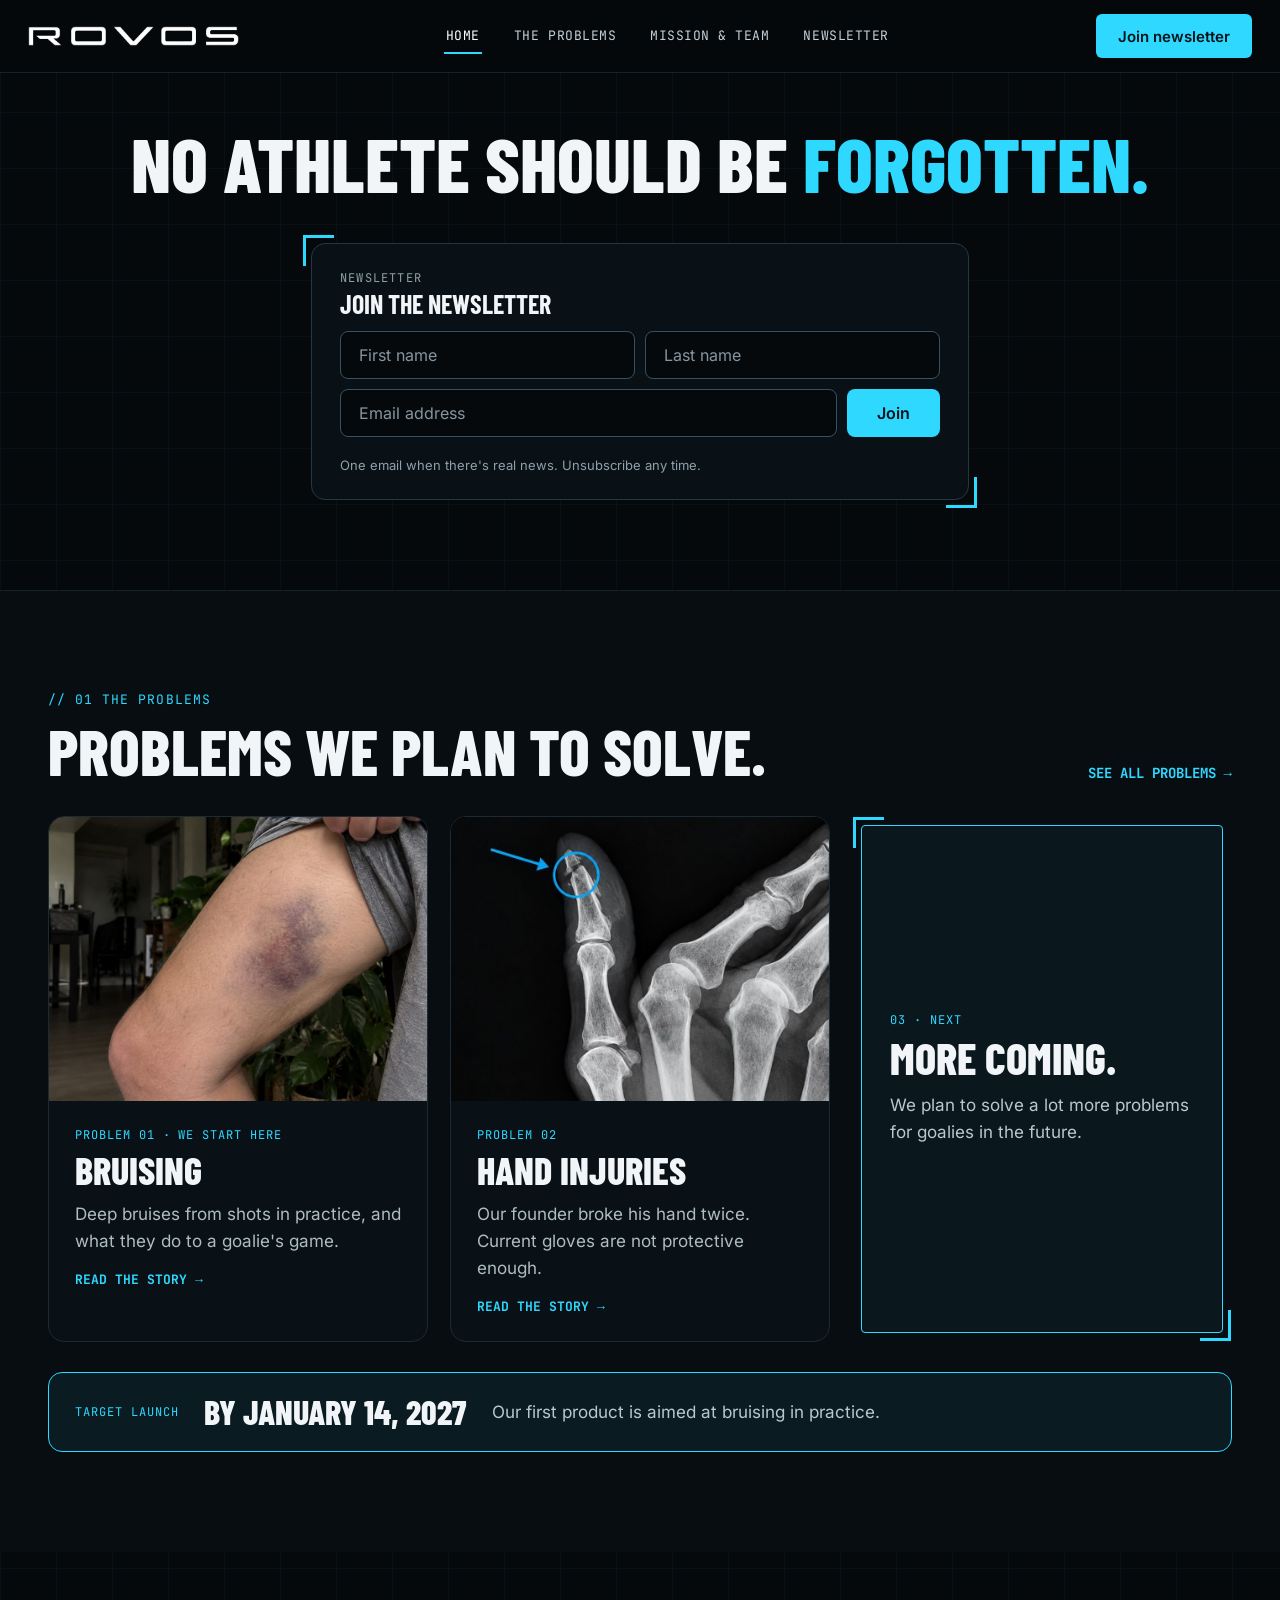
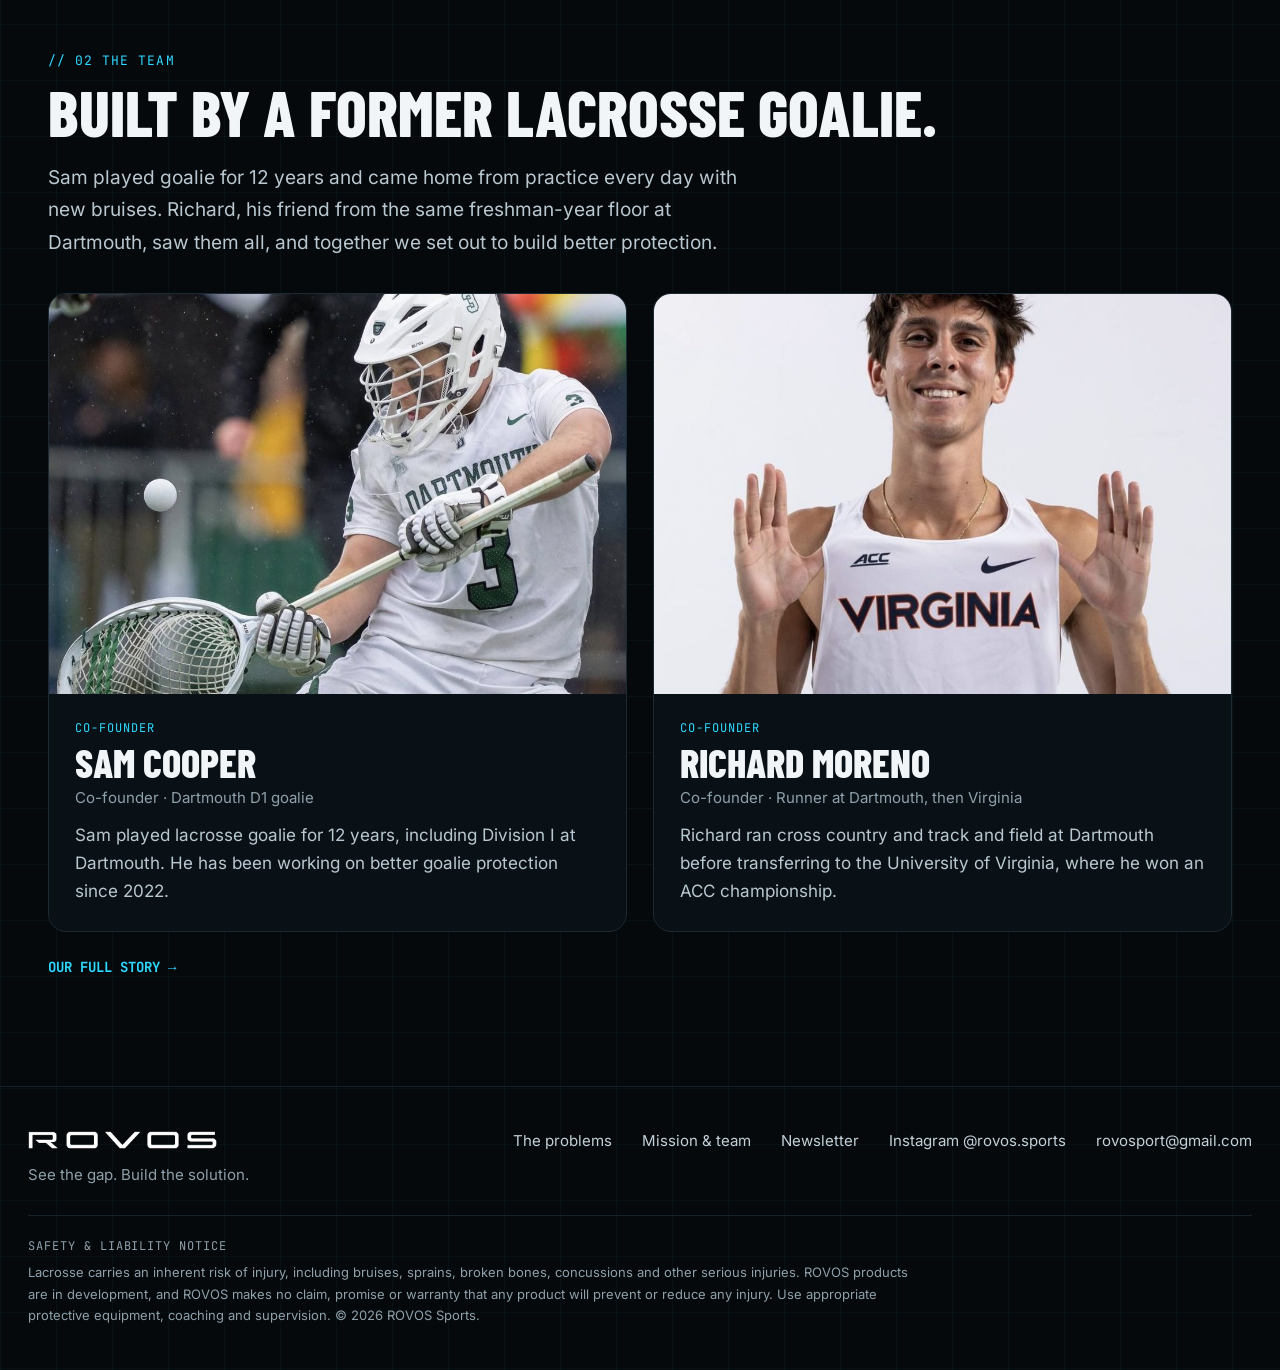
==== index.html @ 62628726 "Home: smaller headline and compact signup so both fit on the first screen" ====
<!doctype html>
<html lang="en">
<head>
<meta charset="utf-8">
<meta name="viewport" content="width=device-width,initial-scale=1">
<title>ROVOS | Protecting lacrosse goalies</title>
<meta name="description" content="ROVOS is building advanced protective gear for lacrosse goalies. No athlete should be forgotten. Join the newsletter for research and first looks.">
<meta name="theme-color" content="#06090c">
<meta property="og:type" content="website">
<meta property="og:site_name" content="ROVOS">
<meta property="og:title" content="ROVOS | Protecting lacrosse goalies">
<meta property="og:description" content="ROVOS is building advanced protective gear for lacrosse goalies. No athlete should be forgotten. Join the newsletter for research and first looks.">
<meta property="og:image" content="https://rovos.llc/assets/img/og.jpg">
<meta name="twitter:card" content="summary_large_image">
<link rel="preload" href="/assets/fonts/barlow-condensed-latin-800-normal.woff2" as="font" type="font/woff2" crossorigin>
<link rel="stylesheet" href="/assets/fonts.css">
<link rel="icon" href="/favicon.ico" sizes="any">
<link rel="icon" type="image/png" href="/favicon.png">
<link rel="apple-touch-icon" href="/apple-touch-icon.png">

<style>
body{margin:0;background:#06090c;font-family:'Inter',system-ui,sans-serif;color:#f1f5f8}
a{color:#2fd8ff;text-decoration:none}
.nv{font-family:'JetBrains Mono',monospace;color:#c3d0d8;font-size:13px;letter-spacing:.04em;padding:8px 2px;border-bottom:2px solid transparent}
.nv:hover{color:#ffffff;border-bottom-color:#2fd8ff}
.hud{position:relative}
.hud::before,.hud::after{content:'';position:absolute;width:28px;height:28px;border:3px solid #2fd8ff;pointer-events:none;z-index:2}
.hud::before{top:-9px;left:-9px;border-right:0;border-bottom:0}
.hud::after{bottom:-9px;right:-9px;border-left:0;border-top:0}
.card{transition:border-color .15s,transform .15s}
.card:hover{border-color:#2fd8ff;transform:translateY(-2px)}
input::placeholder{color:#8696a0}
input:focus{outline:3px solid #2fd8ff;outline-offset:2px}
button:focus-visible,a:focus-visible{outline:3px solid #2fd8ff;outline-offset:3px}

@keyframes rvIn{from{opacity:0;transform:translateY(56px) scale(.97)}to{opacity:1;transform:none}}
@keyframes rvL{from{opacity:0;transform:translateX(-64px)}to{opacity:1;transform:none}}
@keyframes rvR{from{opacity:0;transform:translateX(64px)}to{opacity:1;transform:none}}
@keyframes rvZ{from{opacity:0;transform:scale(.9)}to{opacity:1;transform:none}}
@supports (animation-timeline: view()){
@media (prefers-reduced-motion:no-preference){
.rv{animation:rvIn linear backwards;animation-timeline:view();animation-range:entry 0% entry 55%}
.rvL{animation:rvL linear backwards;animation-timeline:view();animation-range:entry 0% entry 60%}
.rvR{animation:rvR linear backwards;animation-timeline:view();animation-range:entry 0% entry 60%}
.rvZ{animation:rvZ linear backwards;animation-timeline:view();animation-range:entry 0% entry 60%}
.rv:nth-child(2),.rvL:nth-child(2),.rvR:nth-child(2){animation-range:entry 6% entry 62%}
.rv:nth-child(3){animation-range:entry 12% entry 68%}
.rv:nth-child(4){animation-range:entry 18% entry 74%}
}}

html{-webkit-text-size-adjust:100%;overflow-x:clip}
body{overflow-x:clip}
img{max-width:100%}
.rv-io .rv,.rv-io .rvL,.rv-io .rvR,.rv-io .rvZ{opacity:0;transform:translateY(40px);transition:opacity .7s ease,transform .7s ease}
.rv-io .rvL{transform:translateX(-48px)}.rv-io .rvR{transform:translateX(48px)}.rv-io .rvZ{transform:scale(.94)}
.rv-io .is-in{opacity:1!important;transform:none!important}
@media (max-width:700px){
 div[style*="grid-template-columns:repeat(auto-fit"],section[style*="grid-template-columns:repeat(auto-fit"]{grid-template-columns:minmax(0,1fr)!important}
 div[style*="grid-template-columns:repeat(auto-fit,minmax(200px"]{grid-template-columns:repeat(2,minmax(0,1fr))!important}
 section[style*="padding"]{padding-left:20px!important;padding-right:20px!important}
 header>div{padding-left:20px!important;padding-right:20px!important}
 footer{padding-left:20px!important;padding-right:20px!important}
}
@media (max-width:700px){h1{font-size:clamp(44px,14.5vw,76px)!important}}
@media (max-width:520px){
 .nv{font-size:12px}
 header nav{gap:4px 18px!important}
}
</style>

<script async src="https://www.googletagmanager.com/gtag/js?id=G-G02ZZ0PW9D"></script>
<script>window.dataLayer=window.dataLayer||[];function gtag(){dataLayer.push(arguments);}gtag('js',new Date());gtag('config','G-G02ZZ0PW9D');</script>
</head>
<body>



<div style="background:#06090c;color:#f1f5f8;font-family:'Inter',system-ui,sans-serif;overflow:clip;background-image:linear-gradient(rgba(47,216,255,.035) 1px,transparent 1px),linear-gradient(90deg,rgba(47,216,255,.035) 1px,transparent 1px);background-size:56px 56px">

<!-- HEADER -->
<header style="position:sticky;top:0;z-index:20;background:rgba(6,9,12,.94);border-bottom:1px solid #16222a">
<div style="max-width:1240px;margin:0 auto;padding:14px 28px;display:flex;flex-wrap:wrap;align-items:center;justify-content:space-between;gap:12px 28px;position:relative">
<a href="/" aria-label="ROVOS home" style="display:block"><img src="/assets/img/rovos-wordmark.png" alt="ROVOS" style="height:20px;width:auto;display:block"></a>
<nav aria-label="Main" style="display:flex;flex-wrap:wrap;align-items:center;gap:6px 30px">
<a class="nv" href="/" style="color:#ffffff;border-bottom-color:#2fd8ff">HOME</a>
<a class="nv" href="/problems/">THE PROBLEMS</a>
<a class="nv" href="/mission/">MISSION &amp; TEAM</a>
<a class="nv" href="/newsletter/">NEWSLETTER</a>
</nav>
<button type="button" data-open-join style="height:44px;padding:0 22px;border-radius:6px;border:0;background:#2fd8ff;color:#03141a;font-size:15px;font-weight:600;font-family:inherit;cursor:pointer">Join newsletter</button>
<div id="join-modal" style="display:none">
<div role="dialog" aria-modal="true" aria-label="Join the newsletter" style="position:fixed;inset:0;z-index:200;display:flex;align-items:center;justify-content:center;padding:20px;box-sizing:border-box">
<div data-close-join style="position:absolute;inset:0;background:rgba(3,6,8,.82)"></div>
<div class="hud" style="position:relative;width:520px;max-width:100%;box-sizing:border-box;background:#0a1116;border:1px solid #28414d;border-radius:16px;padding:34px;box-shadow:0 30px 80px rgba(0,0,0,.7)">
<button data-close-join aria-label="Close" style="position:absolute;top:12px;right:14px;width:40px;height:40px;border-radius:8px;border:0;background:transparent;color:#b4c2cb;font-size:26px;line-height:1;cursor:pointer">&times;</button>
<div style="font-family:'JetBrains Mono',monospace;font-size:12px;color:#8ea0aa;letter-spacing:.1em">NEWSLETTER</div>
<div style="font-family:'Barlow Condensed',sans-serif;font-weight:800;font-size:40px;text-transform:uppercase;line-height:1;margin-top:6px">Join the newsletter</div>
<div data-state="form">
<form class="js-signup" novalidate style="display:flex;flex-direction:column;gap:10px;margin-top:22px;position:relative"><div style="display:grid;grid-template-columns:repeat(2,minmax(0,1fr));gap:10px"><div><label for="h-fn" style="position:absolute;width:1px;height:1px;overflow:hidden;clip:rect(0 0 0 0)">First name</label><input id="h-fn" type="text" autocomplete="given-name" placeholder="First name" name="firstName" required maxlength="120" style="width:100%;box-sizing:border-box;height:58px;padding:0 18px;border-radius:8px;border:1px solid #365260;background:#06090c;color:#f1f5f8;font-size:18px;font-family:inherit"></div><div><label for="h-ln" style="position:absolute;width:1px;height:1px;overflow:hidden;clip:rect(0 0 0 0)">Last name</label><input id="h-ln" type="text" autocomplete="family-name" placeholder="Last name" name="lastName" required maxlength="120" style="width:100%;box-sizing:border-box;height:58px;padding:0 18px;border-radius:8px;border:1px solid #365260;background:#06090c;color:#f1f5f8;font-size:18px;font-family:inherit"></div></div><label for="h-email" style="position:absolute;width:1px;height:1px;overflow:hidden;clip:rect(0 0 0 0)">Email address</label><input id="h-email" type="email" autocomplete="email" placeholder="Email address" name="email" required maxlength="120" style="width:100%;box-sizing:border-box;height:58px;padding:0 18px;border-radius:8px;border:1px solid #365260;background:#06090c;color:#f1f5f8;font-size:18px;font-family:inherit"><button type="submit" style="height:58px;border-radius:10px;border:0;background:#2fd8ff;color:#03141a;font-size:18px;font-weight:600;font-family:inherit;cursor:pointer">Join</button><div aria-hidden="true" style="position:absolute;left:-9999px;top:auto;width:1px;height:1px;overflow:hidden"><label>Leave this empty<input type="text" name="website" tabindex="-1" autocomplete="off"></label></div><div class="js-status" role="status" aria-live="polite" style="font-size:15px;line-height:1.4;color:#ff9aa8"></div></form>
<p style="font-size:14px;color:#8ea0aa;margin:14px 0 0">One email when there's real news. Unsubscribe any time.</p>
</div>
<div data-state="done" style="display:none">
<div style="margin-top:22px;min-height:58px;display:flex;align-items:center;padding:0 18px;border-radius:10px;border:1px solid #1f6a80;background:rgba(47,216,255,.1);color:#dcf6ff;font-size:17px">You're on the list. We'll keep you posted.</div>
</div>
</div>
</div>
</div>
</div>
</header>

<!-- HERO: mission only -->
<section style="max-width:1240px;margin:0 auto;padding:clamp(28px,6vh,64px) 28px 0;box-sizing:border-box;text-align:center">
<h1 class="rvZ" style="font-family:'Barlow Condensed',sans-serif;font-weight:800;font-size:clamp(34px,min(6vw,10.5vh),84px);line-height:.92;text-transform:uppercase;margin:0">No athlete should be <span style="color:#2fd8ff">forgotten.</span></h1>
</section>

<!-- NEWSLETTER -->
<section style="max-width:1240px;margin:0 auto;padding:clamp(26px,5vh,48px) 28px 90px;box-sizing:border-box">
<div class="hud rv" style="max-width:600px;margin:0 auto;border:1px solid #243844;background:#0a1116;border-radius:14px;padding:clamp(18px,3vh,26px) clamp(18px,3vw,28px)">
<div style="font-family:'JetBrains Mono',monospace;font-size:12px;color:#8ea0aa;letter-spacing:.1em">NEWSLETTER</div>
<div style="font-family:'Barlow Condensed',sans-serif;font-weight:700;font-size:26px;text-transform:uppercase;margin-top:2px">Join the newsletter</div>
<div data-state="form">
<form class="js-signup" novalidate style="display:flex;flex-direction:column;gap:10px;flex:1 1 380px;max-width:900px;width:100%;margin-top:12px;position:relative"><div style="display:grid;grid-template-columns:repeat(2,minmax(0,1fr));gap:10px"><div><label for="m-fn" style="position:absolute;width:1px;height:1px;overflow:hidden;clip:rect(0 0 0 0)">First name</label><input id="m-fn" type="text" autocomplete="given-name" placeholder="First name" name="firstName" required maxlength="120" style="width:100%;box-sizing:border-box;height:48px;padding:0 18px;border-radius:8px;border:1px solid #365260;background:#06090c;color:#f1f5f8;font-size:16px;font-family:inherit"></div><div><label for="m-ln" style="position:absolute;width:1px;height:1px;overflow:hidden;clip:rect(0 0 0 0)">Last name</label><input id="m-ln" type="text" autocomplete="family-name" placeholder="Last name" name="lastName" required maxlength="120" style="width:100%;box-sizing:border-box;height:48px;padding:0 18px;border-radius:8px;border:1px solid #365260;background:#06090c;color:#f1f5f8;font-size:16px;font-family:inherit"></div></div><div style="display:flex;flex-wrap:wrap;gap:10px"><label for="m-email" style="position:absolute;width:1px;height:1px;overflow:hidden;clip:rect(0 0 0 0)">Email address</label><input id="m-email" type="email" autocomplete="email" placeholder="Email address" name="email" required maxlength="120" style="flex:1 1 220px;min-width:0;box-sizing:border-box;height:48px;padding:0 18px;border-radius:8px;border:1px solid #365260;background:#06090c;color:#f1f5f8;font-size:16px;font-family:inherit"><button type="submit" style="height:48px;padding:0 30px;border-radius:8px;border:0;background:#2fd8ff;color:#03141a;font-size:16px;font-weight:600;font-family:inherit;cursor:pointer">Join</button></div><div aria-hidden="true" style="position:absolute;left:-9999px;top:auto;width:1px;height:1px;overflow:hidden"><label>Leave this empty<input type="text" name="website" tabindex="-1" autocomplete="off"></label></div><div class="js-status" role="status" aria-live="polite" style="font-size:15px;line-height:1.4;color:#ff9aa8"></div></form>
</div>
<div data-state="done" style="display:none">
<div style="margin-top:16px;min-height:48px;display:flex;align-items:center;padding:0 18px;border-radius:10px;border:1px solid #1f6a80;background:rgba(47,216,255,.1);color:#dcf6ff;font-size:16px">You're on the list. We'll keep you posted.</div>
</div>
<p style="font-size:13px;color:#8ea0aa;margin:10px 0 0">One email when there's real news. Unsubscribe any time.</p>
</div>
</section>

<!-- PROBLEMS WE PLAN TO SOLVE -->
<section style="border-top:1px solid #16222a;background:#080d11">
<div style="max-width:1240px;margin:0 auto;padding:100px 28px;box-sizing:border-box">
<div style="display:flex;flex-wrap:wrap;justify-content:space-between;align-items:end;gap:20px;margin-bottom:34px">
<div style="max-width:760px">
<div style="font-family:'JetBrains Mono',monospace;font-size:13px;color:#2fd8ff;letter-spacing:.08em">// 01 THE PROBLEMS</div>
<h2 class="rv" style="font-family:'Barlow Condensed',sans-serif;font-weight:800;font-size:clamp(40px,5vw,66px);line-height:.98;text-transform:uppercase;margin:12px 0 0">Problems we plan to solve.</h2>
</div>
<a href="/problems/" style="font-family:'JetBrains Mono',monospace;font-size:14px;font-weight:700">SEE ALL PROBLEMS &rarr;</a>
</div>
<div style="display:grid;grid-template-columns:repeat(auto-fit,minmax(300px,1fr));gap:22px">
<a class="card rv" href="/problems/bruising/" style="display:block;color:#f1f5f8;background:#0a1116;border:1px solid #1b2a33;border-radius:16px;overflow:hidden">
<div style="position:relative;aspect-ratio:4/3;background:#000"><img src="/assets/img/bruise.jpg" alt="Bruise on a goalie's thigh" style="width:100%;height:100%;object-fit:cover;object-position:50% 58%;display:block"></div>
<div style="padding:26px"><div style="font-family:'JetBrains Mono',monospace;font-size:12px;color:#2fd8ff;letter-spacing:.08em">PROBLEM 01 &middot; WE START HERE</div><div style="font-family:'Barlow Condensed',sans-serif;font-weight:800;font-size:38px;text-transform:uppercase;margin-top:8px;line-height:1">Bruising</div><p style="font-size:17px;line-height:1.6;color:#aebcc5;margin:12px 0 0">Deep bruises from shots in practice, and what they do to a goalie's game.</p><div style="font-family:'JetBrains Mono',monospace;font-size:13px;font-weight:700;color:#2fd8ff;margin-top:16px">READ THE STORY &rarr;</div></div></a>
<a class="card rv" href="/problems/hand-injuries/" style="display:block;color:#f1f5f8;background:#0a1116;border:1px solid #1b2a33;border-radius:16px;overflow:hidden">
<div style="position:relative;aspect-ratio:4/3;background:#000"><img src="/assets/img/xray.jpg" alt="X-ray of a fractured thumb" style="width:100%;height:100%;object-fit:cover;object-position:50% 20%;display:block"></div>
<div style="padding:26px"><div style="font-family:'JetBrains Mono',monospace;font-size:12px;color:#2fd8ff;letter-spacing:.08em">PROBLEM 02</div><div style="font-family:'Barlow Condensed',sans-serif;font-weight:800;font-size:38px;text-transform:uppercase;margin-top:8px;line-height:1">Hand injuries</div><p style="font-size:17px;line-height:1.6;color:#aebcc5;margin:12px 0 0">Our founder broke his hand twice. Current gloves are not protective enough.</p><div style="font-family:'JetBrains Mono',monospace;font-size:13px;font-weight:700;color:#2fd8ff;margin-top:16px">READ THE STORY &rarr;</div></div></a>
<div class="rv hud" style="margin:9px;border:1px solid #2fd8ff;background:rgba(47,216,255,.05);border-radius:4px;padding:28px;display:flex;flex-direction:column;justify-content:center;min-height:240px"><div style="font-family:'JetBrains Mono',monospace;font-size:12px;color:#2fd8ff;letter-spacing:.08em">03 &middot; NEXT</div><div style="font-family:'Barlow Condensed',sans-serif;font-weight:800;font-size:44px;text-transform:uppercase;margin-top:8px;line-height:1">More coming.</div><p style="font-size:17px;line-height:1.6;color:#b9c8d0;margin:12px 0 0">We plan to solve a lot more problems for goalies in the future.</p></div>
</div>
<div class="rv" style="margin-top:30px;border:1px solid #2fd8ff;background:rgba(47,216,255,.07);border-radius:14px;padding:22px 26px;display:flex;flex-wrap:wrap;align-items:center;gap:10px 26px">
<div style="font-family:'JetBrains Mono',monospace;font-size:12px;letter-spacing:.08em;color:#2fd8ff">TARGET LAUNCH</div>
<div style="font-family:'Barlow Condensed',sans-serif;font-weight:800;font-size:34px;text-transform:uppercase;line-height:1">By January 14, 2027</div>
<div style="font-size:17px;line-height:1.55;color:#b9c8d0;flex:1 1 300px">Our first product is aimed at bruising in practice.</div>
</div>
</div>
</section>

<!-- BUILT BY TWO FRIENDS -->
<section style="max-width:1240px;margin:0 auto;padding:100px 28px 110px;box-sizing:border-box">
<div style="font-family:'JetBrains Mono',monospace;font-size:13px;color:#2fd8ff;letter-spacing:.08em">// 02 THE TEAM</div>
<h2 class="rv" style="font-family:'Barlow Condensed',sans-serif;font-weight:800;font-size:clamp(40px,5vw,66px);line-height:.98;text-transform:uppercase;margin:12px 0 0">Built by a former lacrosse goalie.</h2>
<p class="rv" style="font-size:19px;line-height:1.7;color:#b9c8d0;margin:18px 0 0;max-width:720px">Sam played goalie for 12 years and came home from practice every day with new bruises. Richard, his friend from the same freshman-year floor at Dartmouth, saw them all, and together we set out to build better protection.</p>
<div style="display:grid;grid-template-columns:repeat(auto-fit,minmax(340px,1fr));gap:26px;margin-top:34px">
<div class="rvL" style="border:1px solid #1b2a33;background:#0a1116;border-radius:18px;overflow:hidden">
<img src="/assets/img/sam-cooper.jpg" alt="Sam Cooper making a save for Dartmouth" style="width:100%;height:400px;object-fit:cover;object-position:50% 25%;display:block">
<div style="padding:26px"><div style="font-family:'JetBrains Mono',monospace;font-size:12px;color:#2fd8ff;letter-spacing:.08em">CO-FOUNDER</div><div style="font-family:'Barlow Condensed',sans-serif;font-weight:800;font-size:40px;text-transform:uppercase;margin-top:6px;line-height:1">Sam Cooper</div><div style="font-size:15px;color:#8ea0aa;margin-top:6px">Co-founder &middot; Dartmouth D1 goalie</div><p style="font-size:17px;line-height:1.65;color:#b9c8d0;margin:14px 0 0">Sam played lacrosse goalie for 12 years, including Division I at Dartmouth. He has been working on better goalie protection since 2022.</p></div></div>
<div class="rvR" style="border:1px solid #1b2a33;background:#0a1116;border-radius:18px;overflow:hidden">
<img src="/assets/img/richard-moreno.jpg" alt="Richard Moreno in his Virginia uniform" style="width:100%;height:400px;object-fit:cover;object-position:50% 20%;display:block">
<div style="padding:26px"><div style="font-family:'JetBrains Mono',monospace;font-size:12px;color:#2fd8ff;letter-spacing:.08em">CO-FOUNDER</div><div style="font-family:'Barlow Condensed',sans-serif;font-weight:800;font-size:40px;text-transform:uppercase;margin-top:6px;line-height:1">Richard Moreno</div><div style="font-size:15px;color:#8ea0aa;margin-top:6px">Co-founder &middot; Runner at Dartmouth, then Virginia</div><p style="font-size:17px;line-height:1.65;color:#b9c8d0;margin:14px 0 0">Richard ran cross country and track and field at Dartmouth before transferring to the University of Virginia, where he won an ACC championship.</p></div></div>
</div>
<a href="/mission/" style="display:inline-block;margin-top:26px;font-family:'JetBrains Mono',monospace;font-size:14px;font-weight:700">OUR FULL STORY &rarr;</a>
</section>

<!-- FOOTER -->
<footer style="border-top:1px solid #16222a;padding:44px 28px">
<div style="max-width:1240px;margin:0 auto;display:flex;flex-wrap:wrap;justify-content:space-between;gap:28px">
<div style="max-width:340px"><img src="/assets/img/rovos-wordmark.png" alt="ROVOS" style="height:18px;width:auto;display:block"><p style="font-size:15px;line-height:1.6;color:#8ea0aa;margin:14px 0 0">See the gap. Build the solution.</p></div>
<nav aria-label="Footer" style="display:flex;flex-wrap:wrap;gap:12px 30px;font-size:15px"><a href="/problems/" style="color:#c3d0d8">The problems</a><a href="/mission/" style="color:#c3d0d8">Mission &amp; team</a><a href="/newsletter/" style="color:#c3d0d8">Newsletter</a><a href="https://www.instagram.com/rovos.sports/" style="color:#c3d0d8">Instagram @rovos.sports</a><a href="mailto:rovosport@gmail.com" style="color:#c3d0d8">rovosport@gmail.com</a></nav>
</div>
<div style="max-width:1240px;margin:28px auto 0;border-top:1px solid #16222a;padding-top:22px">
<div style="font-family:'JetBrains Mono',monospace;font-size:12px;letter-spacing:.08em;color:#8ea0aa">SAFETY &amp; LIABILITY NOTICE</div>
<p style="font-size:13px;line-height:1.65;color:#8ea0aa;margin:8px 0 0;max-width:900px">Lacrosse carries an inherent risk of injury, including bruises, sprains, broken bones, concussions and other serious injuries. ROVOS products are in development, and ROVOS makes no claim, promise or warranty that any product will prevent or reduce any injury. Use appropriate protective equipment, coaching and supervision. &copy; 2026 ROVOS Sports.</p>
</div>
</footer>

</div>



<script src="/assets/site.js" defer></script>
</body>
</html>
---- assets/fonts.css ----
@font-face{font-family:'Barlow Condensed';font-style:normal;font-weight:600;font-display:swap;src:url(/assets/fonts/barlow-condensed-latin-600-normal.woff2) format('woff2')}
@font-face{font-family:'Barlow Condensed';font-style:normal;font-weight:700;font-display:swap;src:url(/assets/fonts/barlow-condensed-latin-700-normal.woff2) format('woff2')}
@font-face{font-family:'Barlow Condensed';font-style:normal;font-weight:800;font-display:swap;src:url(/assets/fonts/barlow-condensed-latin-800-normal.woff2) format('woff2')}
@font-face{font-family:'Inter';font-style:normal;font-weight:400;font-display:swap;src:url(/assets/fonts/inter-latin-400-normal.woff2) format('woff2')}
@font-face{font-family:'Inter';font-style:normal;font-weight:500;font-display:swap;src:url(/assets/fonts/inter-latin-500-normal.woff2) format('woff2')}
@font-face{font-family:'Inter';font-style:normal;font-weight:600;font-display:swap;src:url(/assets/fonts/inter-latin-600-normal.woff2) format('woff2')}
@font-face{font-family:'JetBrains Mono';font-style:normal;font-weight:400;font-display:swap;src:url(/assets/fonts/jetbrains-mono-latin-400-normal.woff2) format('woff2')}
@font-face{font-family:'JetBrains Mono';font-style:normal;font-weight:500;font-display:swap;src:url(/assets/fonts/jetbrains-mono-latin-500-normal.woff2) format('woff2')}
@font-face{font-family:'JetBrains Mono';font-style:normal;font-weight:700;font-display:swap;src:url(/assets/fonts/jetbrains-mono-latin-700-normal.woff2) format('woff2')}
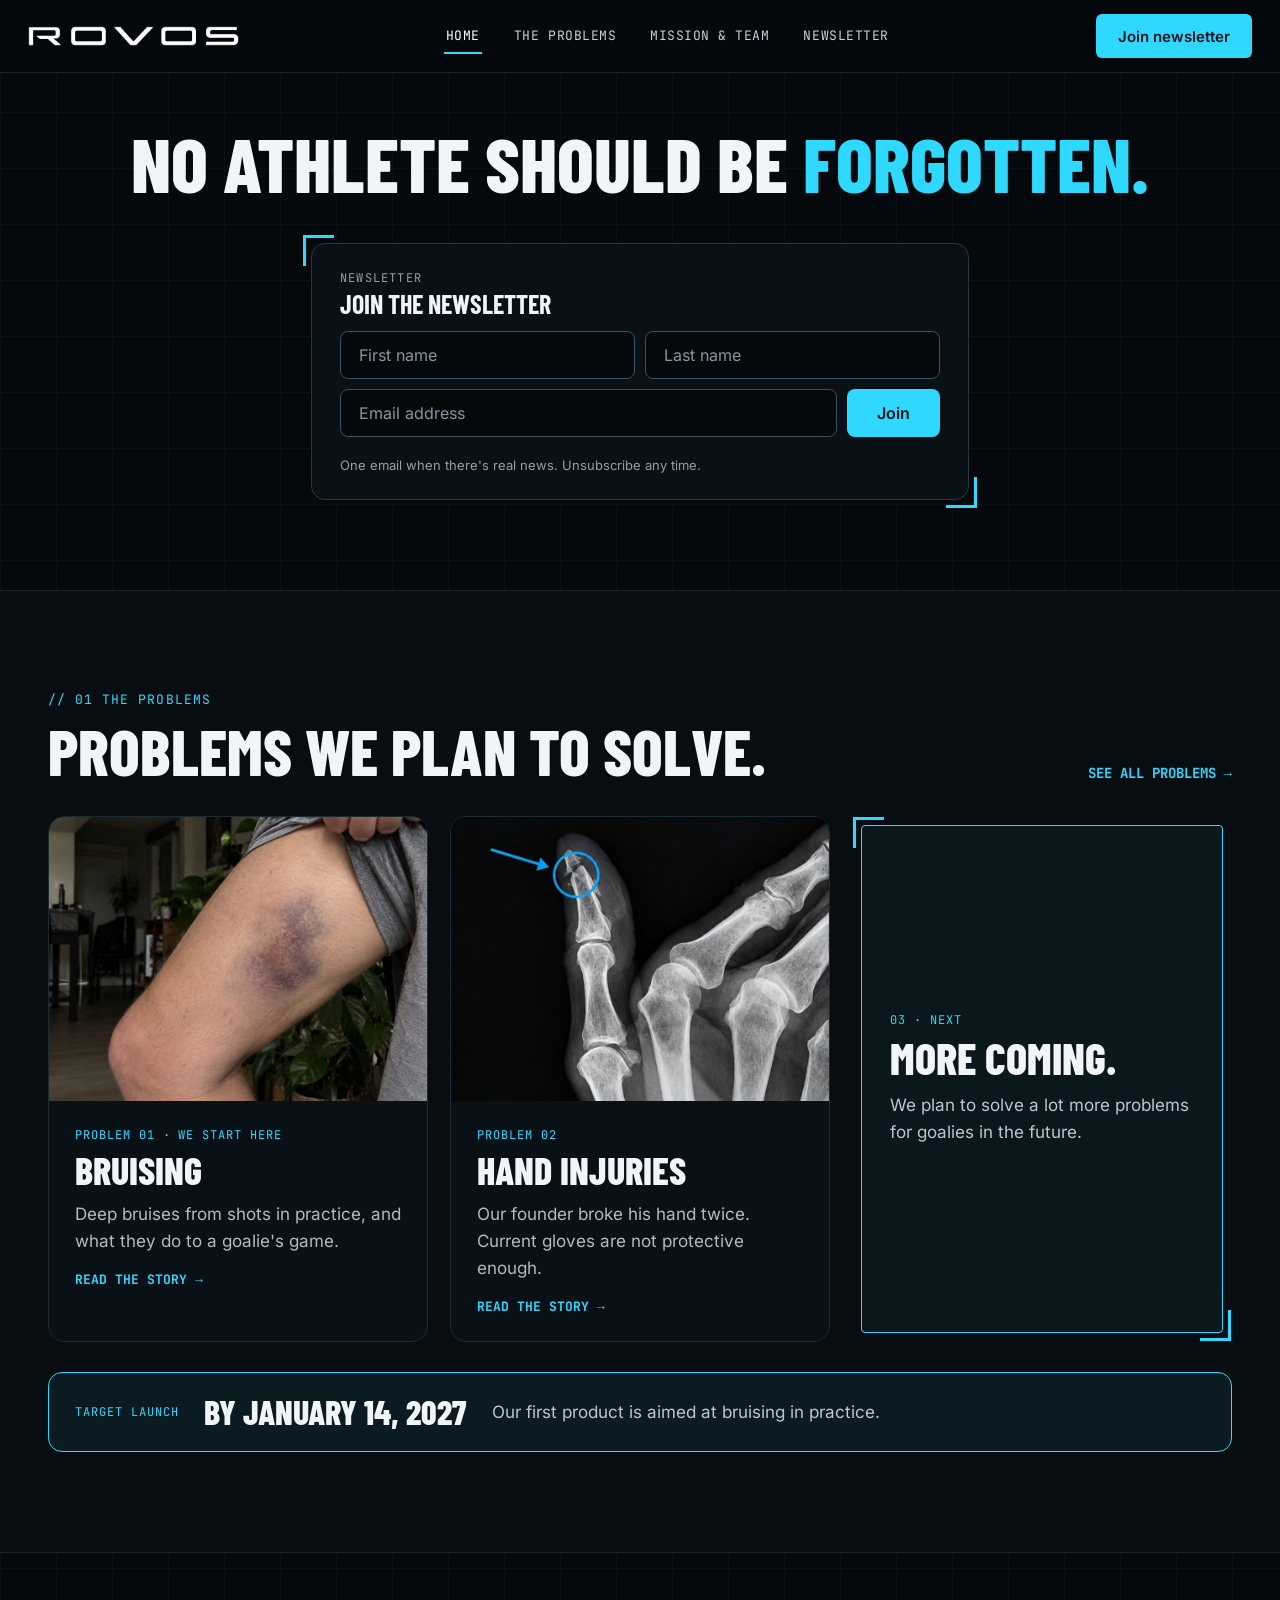
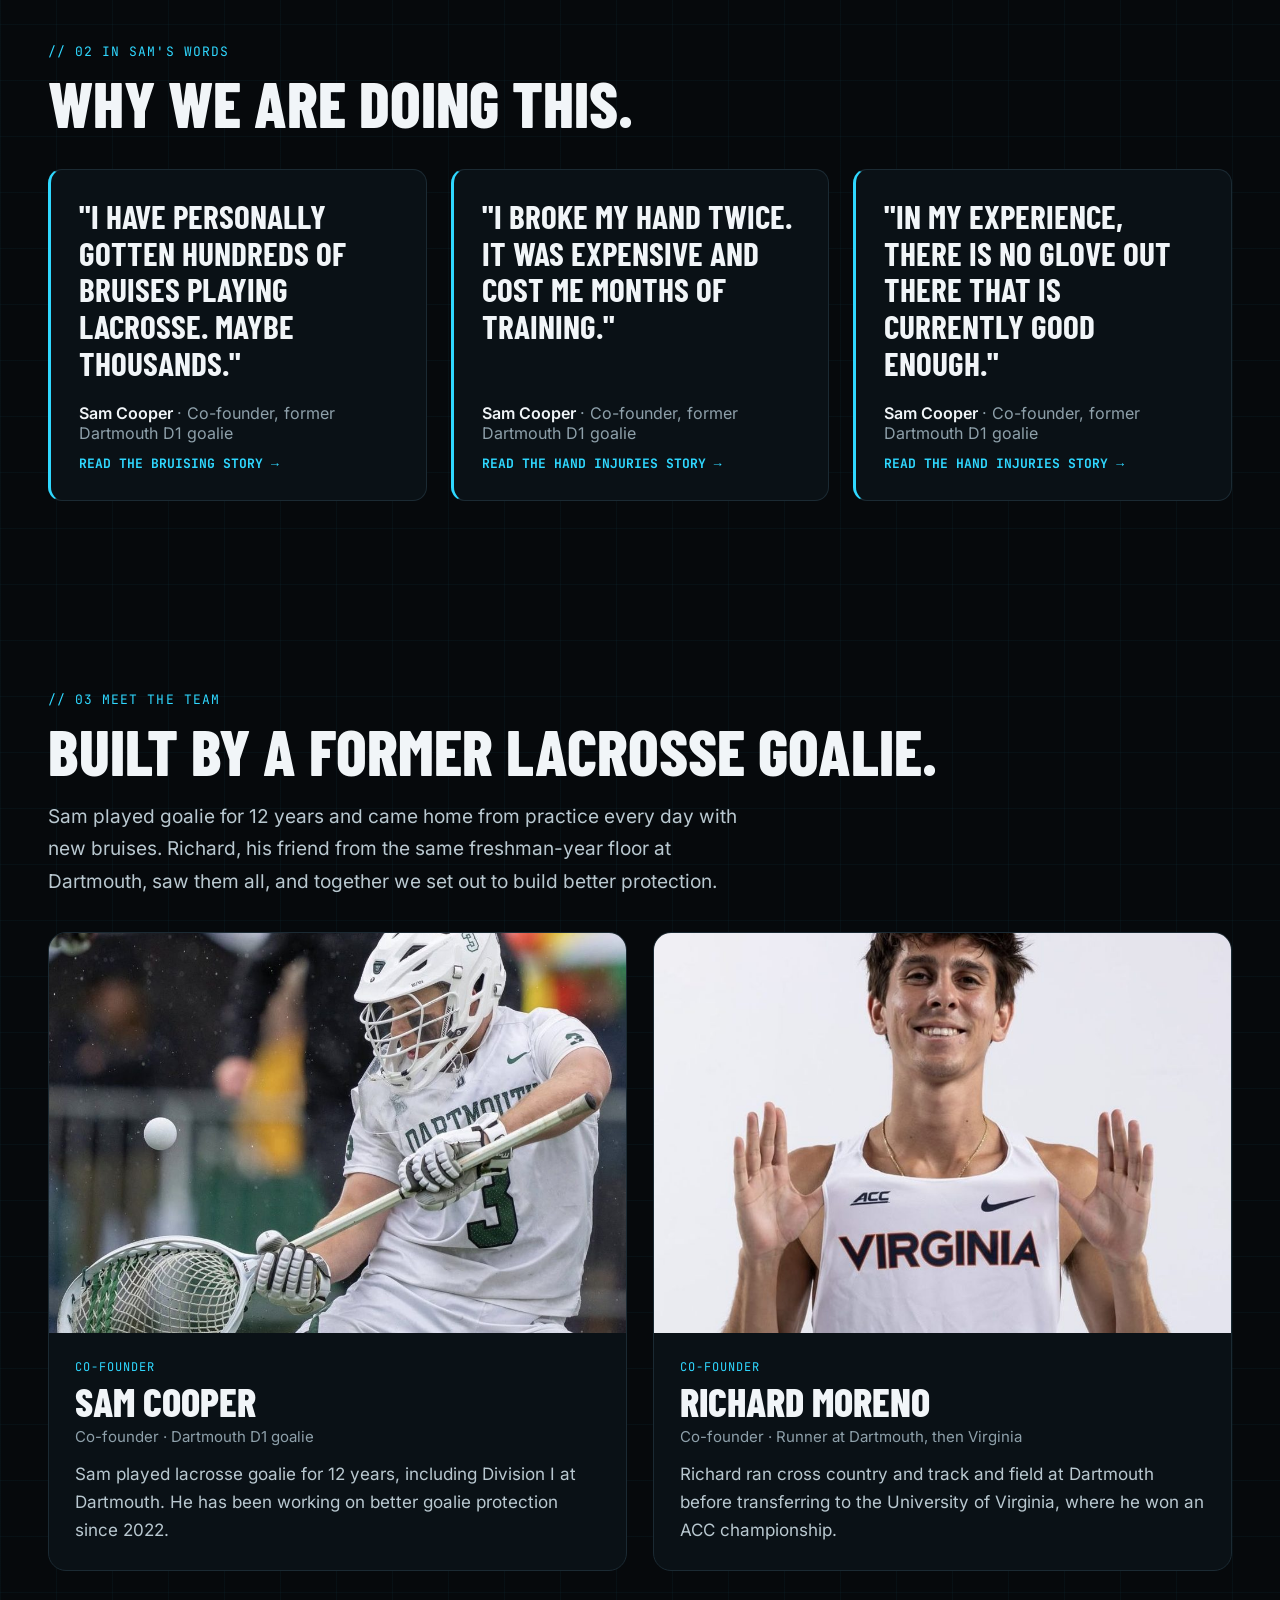
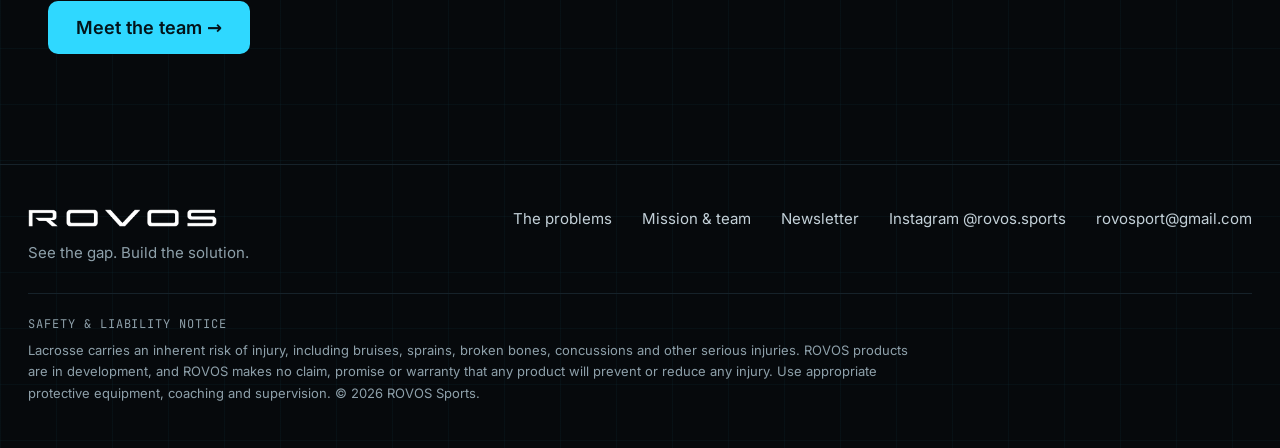
==== commit b3fd2f02: "Home: add Sam's quotes and a Meet the team button" ====
--- a/index.html
+++ b/index.html
@@ -155,9 +155,28 @@
 </div>
 </section>
 
+<!-- SAM'S QUOTES -->
+<section style="border-top:1px solid #16222a">
+<div style="max-width:1240px;margin:0 auto;padding:90px 28px;box-sizing:border-box">
+<div style="font-family:'JetBrains Mono',monospace;font-size:13px;color:#2fd8ff;letter-spacing:.08em">// 02 IN SAM'S WORDS</div>
+<h2 class="rv" style="font-family:'Barlow Condensed',sans-serif;font-weight:800;font-size:clamp(40px,5vw,66px);line-height:.98;text-transform:uppercase;margin:12px 0 0">Why we are doing this.</h2>
+<div style="display:grid;grid-template-columns:repeat(auto-fit,minmax(300px,1fr));gap:24px;margin-top:34px">
+<a class="card rv" href="/problems/bruising/" style="display:flex;flex-direction:column;justify-content:space-between;color:#f1f5f8;background:#0a1116;border:1px solid #1b2a33;border-left:3px solid #2fd8ff;border-radius:14px;padding:28px">
+<p style="font-family:'Barlow Condensed',sans-serif;font-weight:700;font-size:clamp(26px,2.6vw,34px);line-height:1.1;text-transform:uppercase;margin:0">"I have personally gotten hundreds of bruises playing lacrosse. Maybe thousands."</p>
+<div style="margin-top:22px"><div style="font-weight:600">Sam Cooper <span style="color:#8ea0aa;font-weight:400">&middot; Co-founder, former Dartmouth D1 goalie</span></div><div style="font-family:'JetBrains Mono',monospace;font-size:13px;font-weight:700;color:#2fd8ff;margin-top:12px">READ THE BRUISING STORY &rarr;</div></div></a>
+<a class="card rv" href="/problems/hand-injuries/" style="display:flex;flex-direction:column;justify-content:space-between;color:#f1f5f8;background:#0a1116;border:1px solid #1b2a33;border-left:3px solid #2fd8ff;border-radius:14px;padding:28px">
+<p style="font-family:'Barlow Condensed',sans-serif;font-weight:700;font-size:clamp(26px,2.6vw,34px);line-height:1.1;text-transform:uppercase;margin:0">"I broke my hand twice. It was expensive and cost me months of training."</p>
+<div style="margin-top:22px"><div style="font-weight:600">Sam Cooper <span style="color:#8ea0aa;font-weight:400">&middot; Co-founder, former Dartmouth D1 goalie</span></div><div style="font-family:'JetBrains Mono',monospace;font-size:13px;font-weight:700;color:#2fd8ff;margin-top:12px">READ THE HAND INJURIES STORY &rarr;</div></div></a>
+<a class="card rv" href="/problems/hand-injuries/" style="display:flex;flex-direction:column;justify-content:space-between;color:#f1f5f8;background:#0a1116;border:1px solid #1b2a33;border-left:3px solid #2fd8ff;border-radius:14px;padding:28px">
+<p style="font-family:'Barlow Condensed',sans-serif;font-weight:700;font-size:clamp(26px,2.6vw,34px);line-height:1.1;text-transform:uppercase;margin:0">"In my experience, there is no glove out there that is currently good enough."</p>
+<div style="margin-top:22px"><div style="font-weight:600">Sam Cooper <span style="color:#8ea0aa;font-weight:400">&middot; Co-founder, former Dartmouth D1 goalie</span></div><div style="font-family:'JetBrains Mono',monospace;font-size:13px;font-weight:700;color:#2fd8ff;margin-top:12px">READ THE HAND INJURIES STORY &rarr;</div></div></a>
+</div>
+</div>
+</section>
+
 <!-- BUILT BY TWO FRIENDS -->
 <section style="max-width:1240px;margin:0 auto;padding:100px 28px 110px;box-sizing:border-box">
-<div style="font-family:'JetBrains Mono',monospace;font-size:13px;color:#2fd8ff;letter-spacing:.08em">// 02 THE TEAM</div>
+<div style="font-family:'JetBrains Mono',monospace;font-size:13px;color:#2fd8ff;letter-spacing:.08em">// 03 MEET THE TEAM</div>
 <h2 class="rv" style="font-family:'Barlow Condensed',sans-serif;font-weight:800;font-size:clamp(40px,5vw,66px);line-height:.98;text-transform:uppercase;margin:12px 0 0">Built by a former lacrosse goalie.</h2>
 <p class="rv" style="font-size:19px;line-height:1.7;color:#b9c8d0;margin:18px 0 0;max-width:720px">Sam played goalie for 12 years and came home from practice every day with new bruises. Richard, his friend from the same freshman-year floor at Dartmouth, saw them all, and together we set out to build better protection.</p>
 <div style="display:grid;grid-template-columns:repeat(auto-fit,minmax(340px,1fr));gap:26px;margin-top:34px">
@@ -168,7 +187,7 @@
 <img src="/assets/img/richard-moreno.jpg" alt="Richard Moreno in his Virginia uniform" style="width:100%;height:400px;object-fit:cover;object-position:50% 20%;display:block">
 <div style="padding:26px"><div style="font-family:'JetBrains Mono',monospace;font-size:12px;color:#2fd8ff;letter-spacing:.08em">CO-FOUNDER</div><div style="font-family:'Barlow Condensed',sans-serif;font-weight:800;font-size:40px;text-transform:uppercase;margin-top:6px;line-height:1">Richard Moreno</div><div style="font-size:15px;color:#8ea0aa;margin-top:6px">Co-founder &middot; Runner at Dartmouth, then Virginia</div><p style="font-size:17px;line-height:1.65;color:#b9c8d0;margin:14px 0 0">Richard ran cross country and track and field at Dartmouth before transferring to the University of Virginia, where he won an ACC championship.</p></div></div>
 </div>
-<a href="/mission/" style="display:inline-block;margin-top:26px;font-family:'JetBrains Mono',monospace;font-size:14px;font-weight:700">OUR FULL STORY &rarr;</a>
+<a href="/mission/" style="display:inline-block;margin-top:30px;padding:16px 28px;border-radius:10px;background:#2fd8ff;color:#03141a;font-size:18px;font-weight:600">Meet the team &rarr;</a>
 </section>
 
 <!-- FOOTER -->
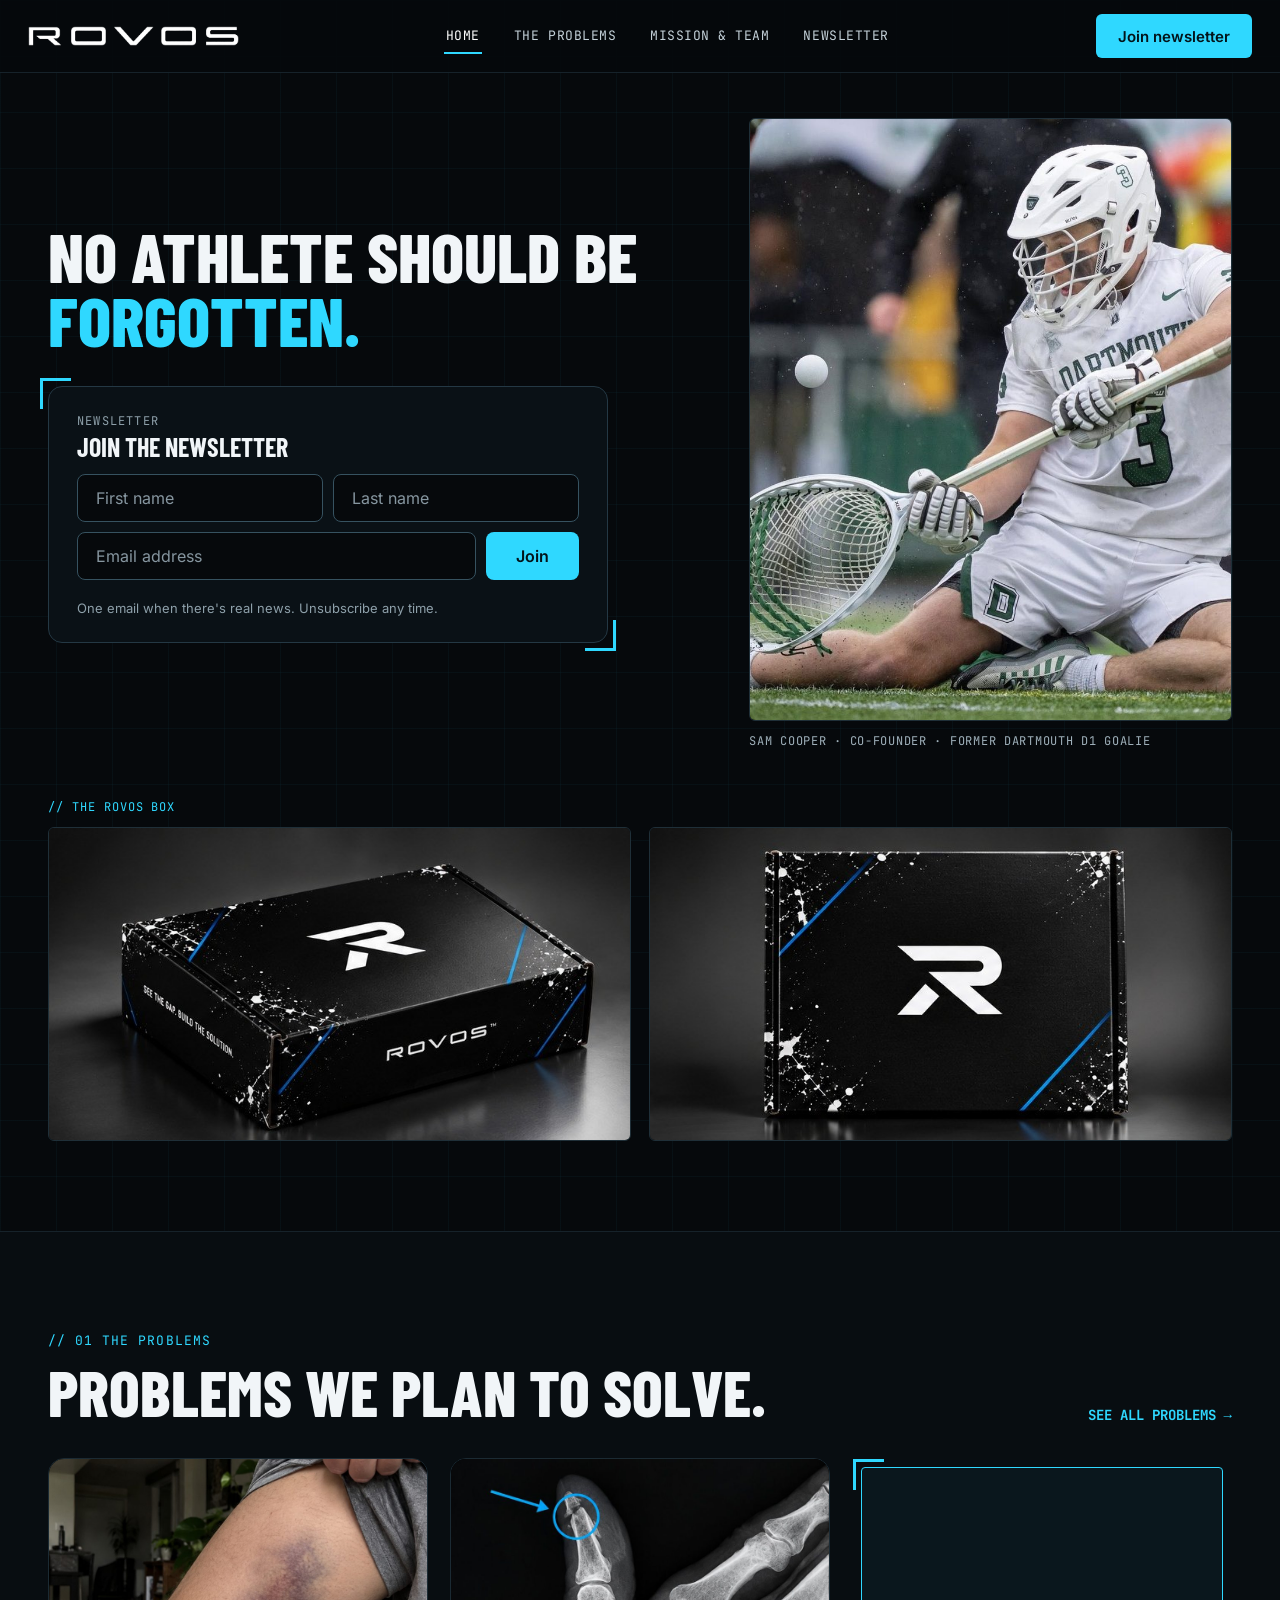
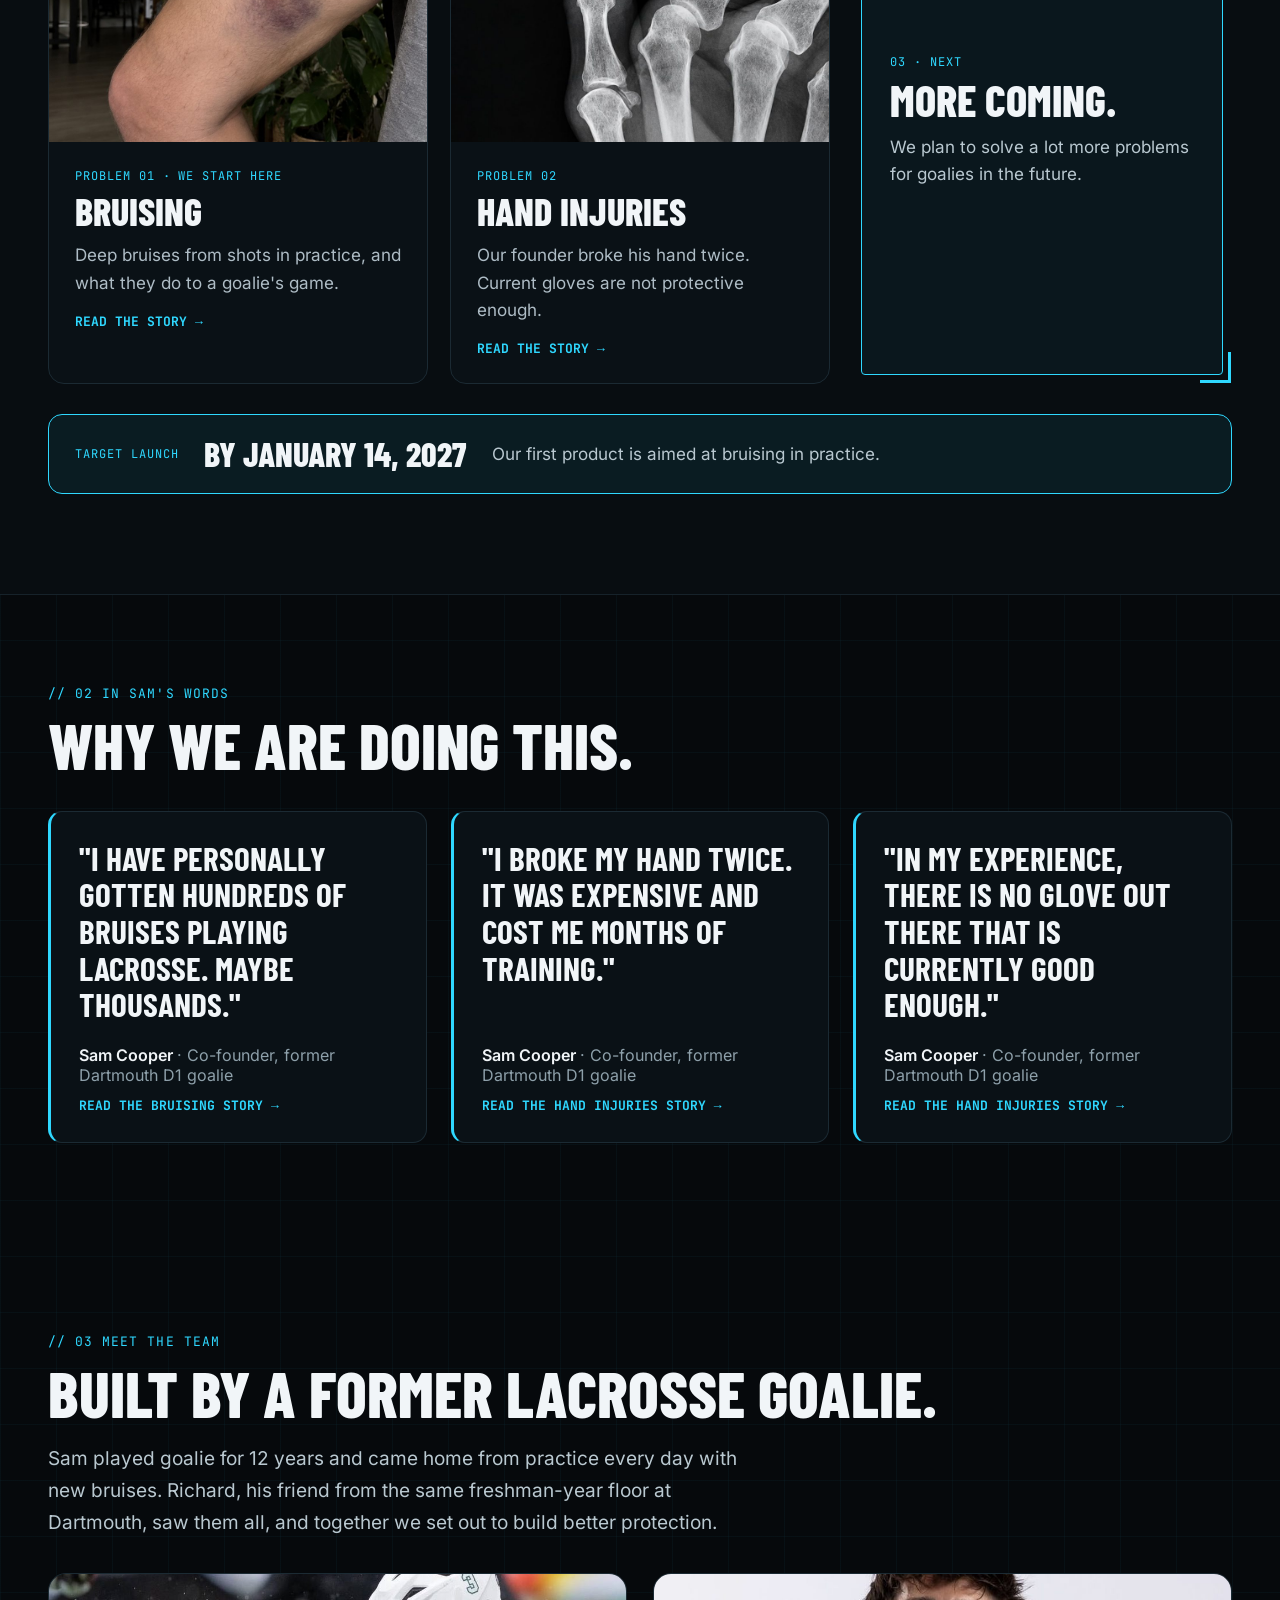
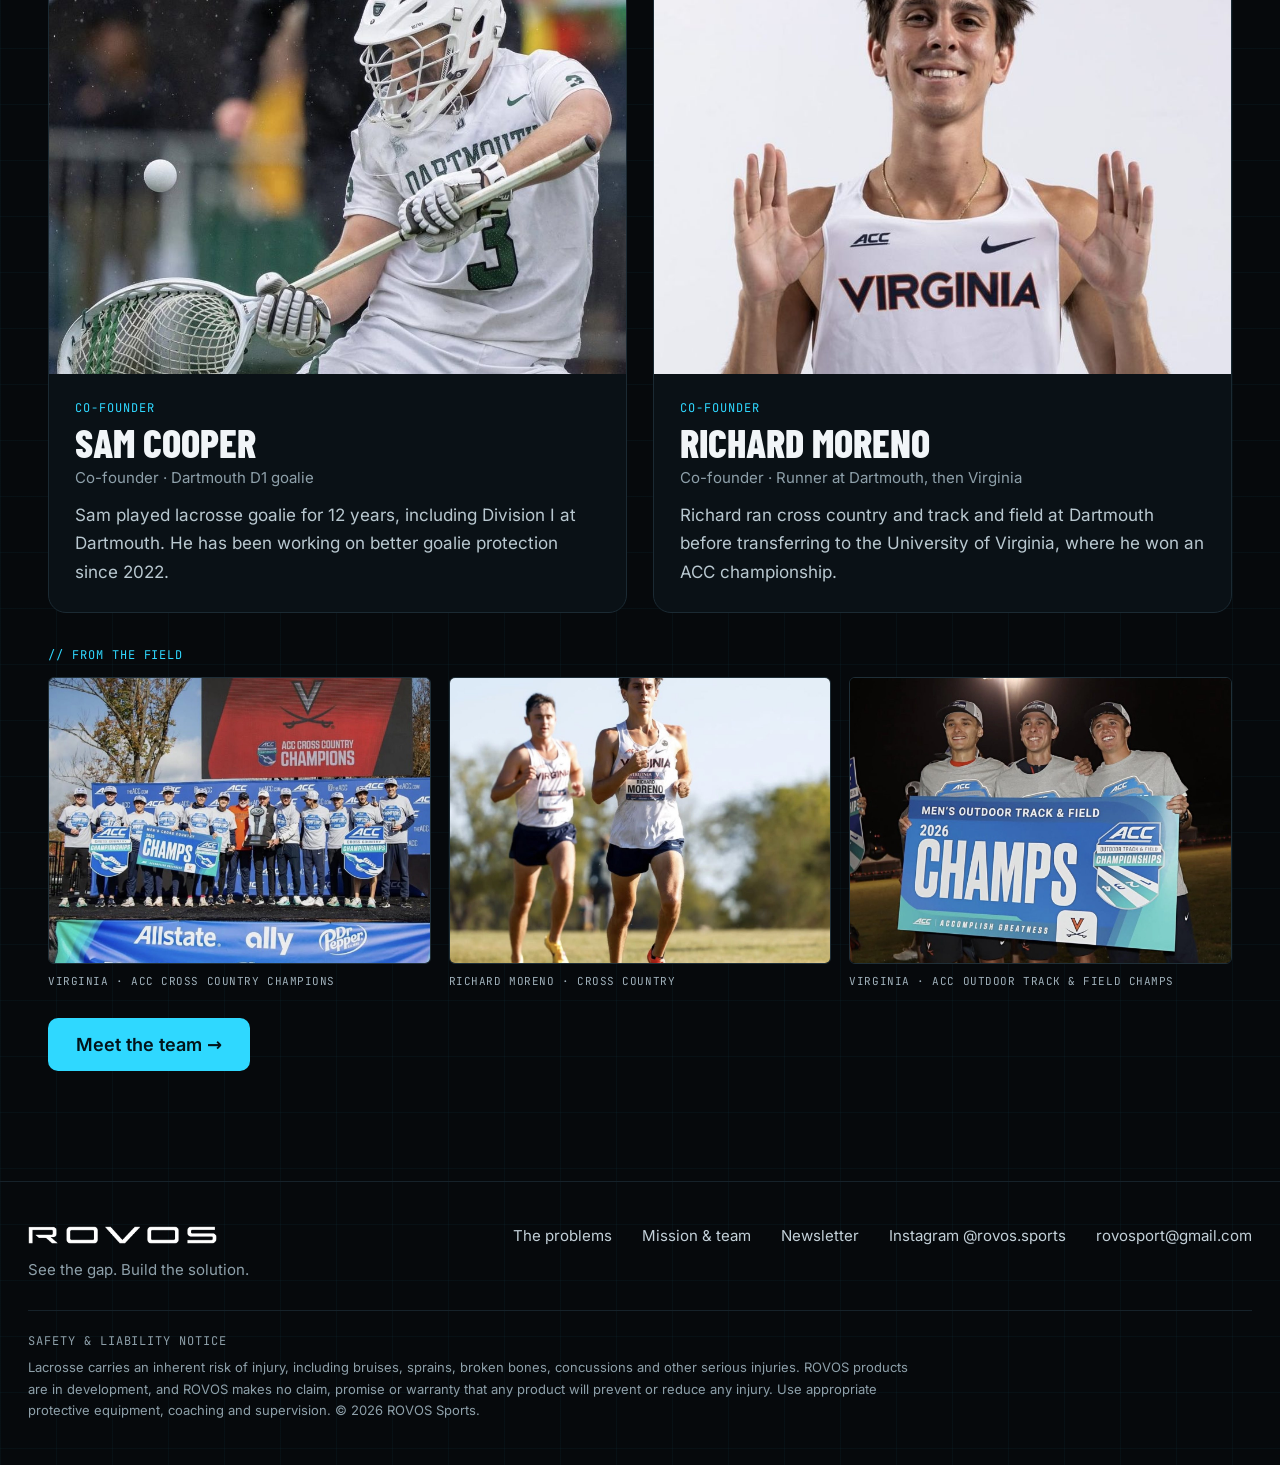
==== commit ef7c5e69: "Home: new hero with Sam photo and ROVOS box, more team photos" ====
--- a/index.html
+++ b/index.html
@@ -108,14 +108,10 @@
 </div>
 </header>
 
-<!-- HERO: mission only -->
-<section style="max-width:1240px;margin:0 auto;padding:clamp(28px,6vh,64px) 28px 0;box-sizing:border-box;text-align:center">
-<h1 class="rvZ" style="font-family:'Barlow Condensed',sans-serif;font-weight:800;font-size:clamp(34px,min(6vw,10.5vh),84px);line-height:.92;text-transform:uppercase;margin:0">No athlete should be <span style="color:#2fd8ff">forgotten.</span></h1>
-</section>
-
-<!-- NEWSLETTER -->
-<section style="max-width:1240px;margin:0 auto;padding:clamp(26px,5vh,48px) 28px 90px;box-sizing:border-box">
-<div class="hud rv" style="max-width:600px;margin:0 auto;border:1px solid #243844;background:#0a1116;border-radius:14px;padding:clamp(18px,3vh,26px) clamp(18px,3vw,28px)">
+
+
+<section style="max-width:1240px;margin:0 auto;padding:clamp(24px,5vh,56px) 28px 40px;box-sizing:border-box;display:grid;grid-template-columns:minmax(0,1.15fr) minmax(0,.85fr);gap:48px;align-items:center">
+<div><h1 style="font-family:'Barlow Condensed',sans-serif;font-weight:800;font-size:clamp(34px,min(5.4vw,9.5vh),78px);line-height:.92;text-transform:uppercase;margin:0;text-align:left">No athlete should be <span style="color:#2fd8ff">forgotten.</span></h1><div style="margin-top:clamp(18px,4vh,34px);max-width:560px"><div class="hud" style="max-width:600px;margin:0;border:1px solid #243844;background:#0a1116;border-radius:14px;padding:clamp(18px,3vh,26px) clamp(18px,3vw,28px)">
 <div style="font-family:'JetBrains Mono',monospace;font-size:12px;color:#8ea0aa;letter-spacing:.1em">NEWSLETTER</div>
 <div style="font-family:'Barlow Condensed',sans-serif;font-weight:700;font-size:26px;text-transform:uppercase;margin-top:2px">Join the newsletter</div>
 <div data-state="form">
@@ -125,8 +121,8 @@
 <div style="margin-top:16px;min-height:48px;display:flex;align-items:center;padding:0 18px;border-radius:10px;border:1px solid #1f6a80;background:rgba(47,216,255,.1);color:#dcf6ff;font-size:16px">You're on the list. We'll keep you posted.</div>
 </div>
 <p style="font-size:13px;color:#8ea0aa;margin:10px 0 0">One email when there's real news. Unsubscribe any time.</p>
-</div>
-</section>
+</div></div></div>
+<div><figure style="margin:0"><div class="hud" style="aspect-ratio:4/5;overflow:hidden;border:1px solid #1f2f38;border-radius:6px;background:#000"><img src="/assets/img/sam-cooper.jpg" alt="Sam Cooper making a save for Dartmouth" style="width:100%;height:100%;object-fit:cover;object-position:50% 30%;display:block"></div><div style="font-family:'JetBrains Mono',monospace;font-size:12px;letter-spacing:.06em;color:#9fb0ba;margin-top:12px">SAM COOPER &middot; CO-FOUNDER &middot; FORMER DARTMOUTH D1 GOALIE</div></figure></div></section><section style="max-width:1240px;margin:0 auto;padding:10px 28px 90px;box-sizing:border-box"><div style="font-family:'JetBrains Mono',monospace;font-size:12px;color:#2fd8ff;letter-spacing:.08em">// THE ROVOS BOX</div><div style="height:12px"></div><div style="display:grid;grid-template-columns:repeat(auto-fit,minmax(300px,1fr));gap:18px"><figure class="" style="margin:0"><div class="hud" style="aspect-ratio:761/409;overflow:hidden;border:1px solid #1f2f38;border-radius:6px;background:#000"><img src="/assets/img/box-1.jpg" alt="The ROVOS box, angled view" loading="lazy" style="width:100%;height:100%;object-fit:cover;object-position:50% 50%;display:block"></div></figure><figure class="" style="margin:0"><div class="hud" style="aspect-ratio:761/409;overflow:hidden;border:1px solid #1f2f38;border-radius:6px;background:#000"><img src="/assets/img/box-2.jpg" alt="The ROVOS box, front view" loading="lazy" style="width:100%;height:100%;object-fit:cover;object-position:50% 50%;display:block"></div></figure></div></section>
 
 <!-- PROBLEMS WE PLAN TO SOLVE -->
 <section style="border-top:1px solid #16222a;background:#080d11">
@@ -187,7 +183,7 @@
 <img src="/assets/img/richard-moreno.jpg" alt="Richard Moreno in his Virginia uniform" style="width:100%;height:400px;object-fit:cover;object-position:50% 20%;display:block">
 <div style="padding:26px"><div style="font-family:'JetBrains Mono',monospace;font-size:12px;color:#2fd8ff;letter-spacing:.08em">CO-FOUNDER</div><div style="font-family:'Barlow Condensed',sans-serif;font-weight:800;font-size:40px;text-transform:uppercase;margin-top:6px;line-height:1">Richard Moreno</div><div style="font-size:15px;color:#8ea0aa;margin-top:6px">Co-founder &middot; Runner at Dartmouth, then Virginia</div><p style="font-size:17px;line-height:1.65;color:#b9c8d0;margin:14px 0 0">Richard ran cross country and track and field at Dartmouth before transferring to the University of Virginia, where he won an ACC championship.</p></div></div>
 </div>
-<a href="/mission/" style="display:inline-block;margin-top:30px;padding:16px 28px;border-radius:10px;background:#2fd8ff;color:#03141a;font-size:18px;font-weight:600">Meet the team &rarr;</a>
+<div style="margin-top:34px"><div style="font-family:'JetBrains Mono',monospace;font-size:12px;color:#2fd8ff;letter-spacing:.08em">// FROM THE FIELD</div><div style="height:14px"></div><div style="display:grid;grid-template-columns:repeat(auto-fit,minmax(260px,1fr));gap:18px"><figure class="rv" style="margin:0"><div class="hud" style="aspect-ratio:4/3;overflow:hidden;border:1px solid #1f2f38;border-radius:6px;background:#000"><img src="/assets/img/acc-xc-champions.jpg" alt="Virginia cross country team with ACC Championship banners" loading="lazy" style="width:100%;height:100%;object-fit:cover;object-position:50% 60%;display:block"></div><figcaption style="font-family:'JetBrains Mono',monospace;font-size:11px;letter-spacing:.05em;color:#9fb0ba;margin-top:10px">VIRGINIA &middot; ACC CROSS COUNTRY CHAMPIONS</figcaption></figure><figure class="rv" style="margin:0"><div class="hud" style="aspect-ratio:4/3;overflow:hidden;border:1px solid #1f2f38;border-radius:6px;background:#000"><img src="/assets/img/richard-run.jpg" alt="Richard Moreno running cross country for Virginia" loading="lazy" style="width:100%;height:100%;object-fit:cover;object-position:60% 45%;display:block"></div><figcaption style="font-family:'JetBrains Mono',monospace;font-size:11px;letter-spacing:.05em;color:#9fb0ba;margin-top:10px">RICHARD MORENO &middot; CROSS COUNTRY</figcaption></figure><figure class="rv" style="margin:0"><div class="hud" style="aspect-ratio:4/3;overflow:hidden;border:1px solid #1f2f38;border-radius:6px;background:#000"><img src="/assets/img/acc-track-champs.jpg" alt="Virginia teammates holding the ACC outdoor track and field championship banner" loading="lazy" style="width:100%;height:100%;object-fit:cover;object-position:50% 45%;display:block"></div><figcaption style="font-family:'JetBrains Mono',monospace;font-size:11px;letter-spacing:.05em;color:#9fb0ba;margin-top:10px">VIRGINIA &middot; ACC OUTDOOR TRACK &amp; FIELD CHAMPS</figcaption></figure></div></div><a href="/mission/" style="display:inline-block;margin-top:30px;padding:16px 28px;border-radius:10px;background:#2fd8ff;color:#03141a;font-size:18px;font-weight:600">Meet the team &rarr;</a>
 </section>
 
 <!-- FOOTER -->
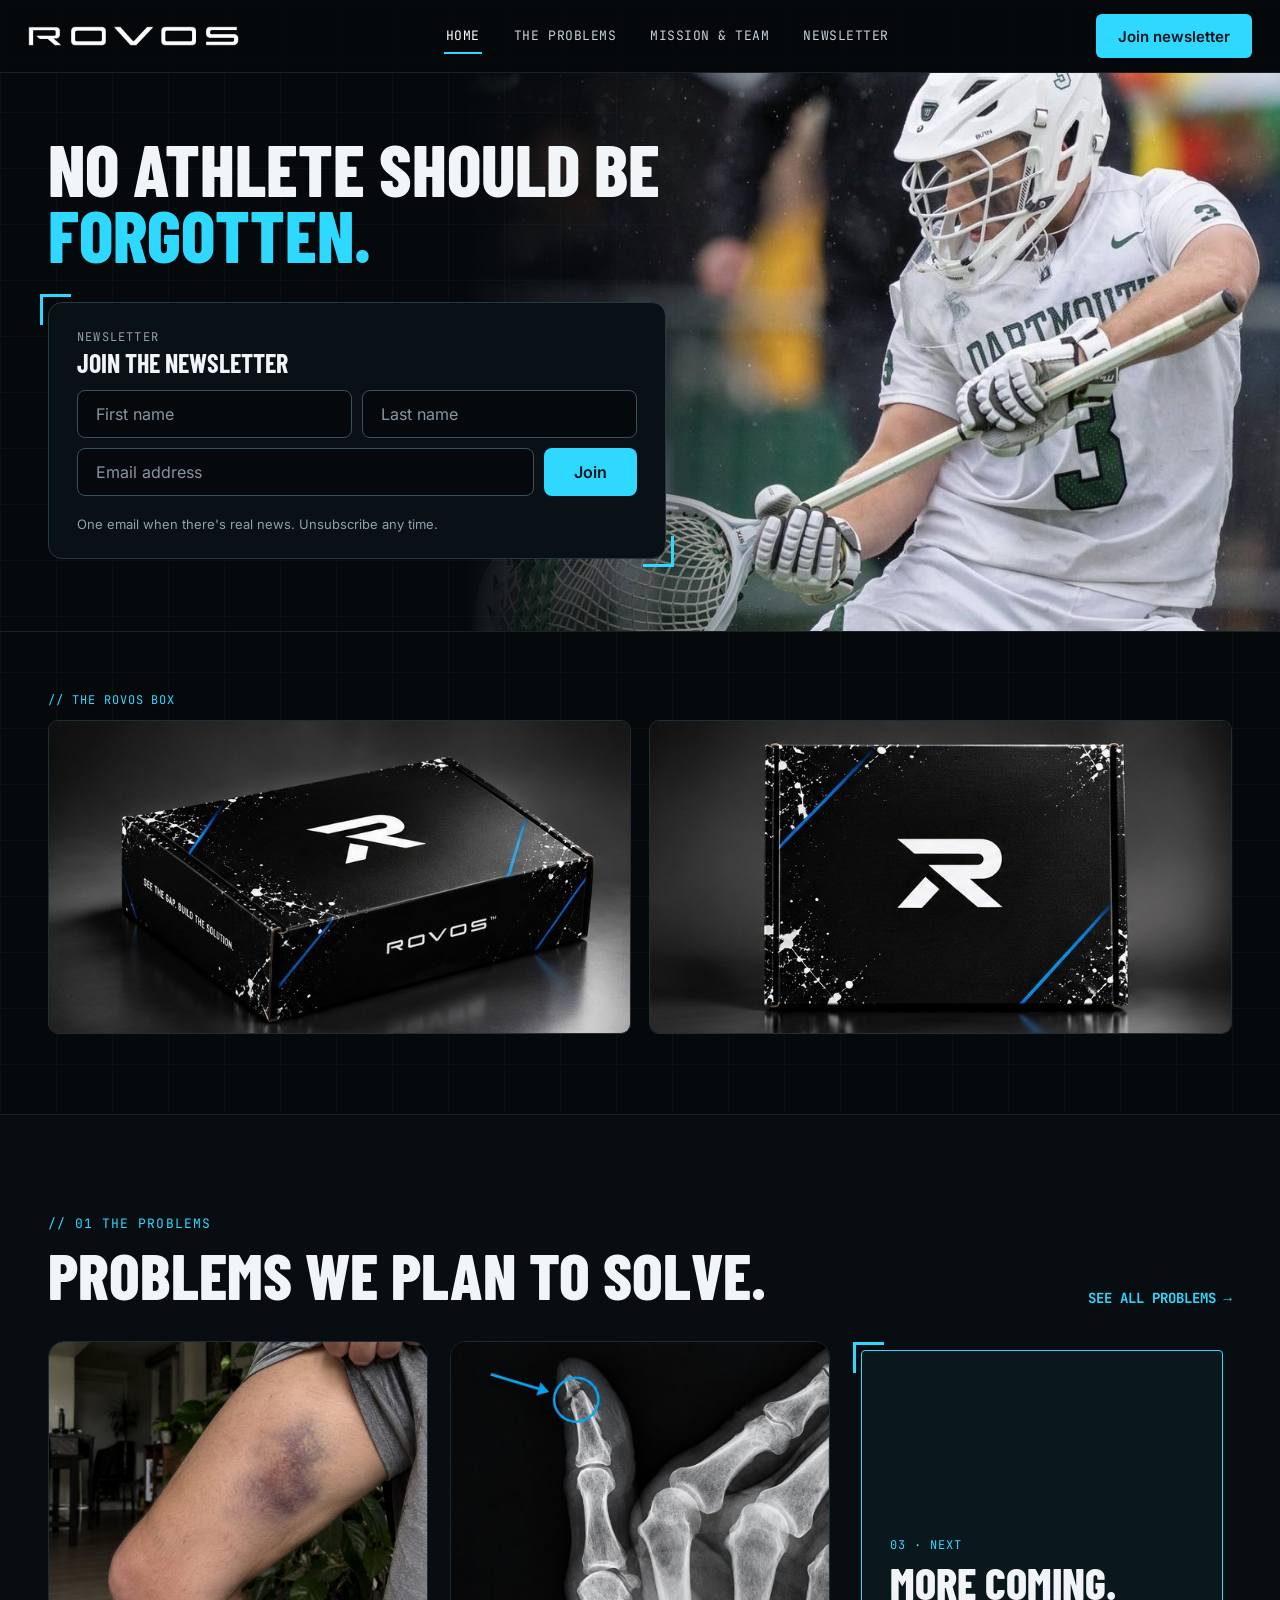
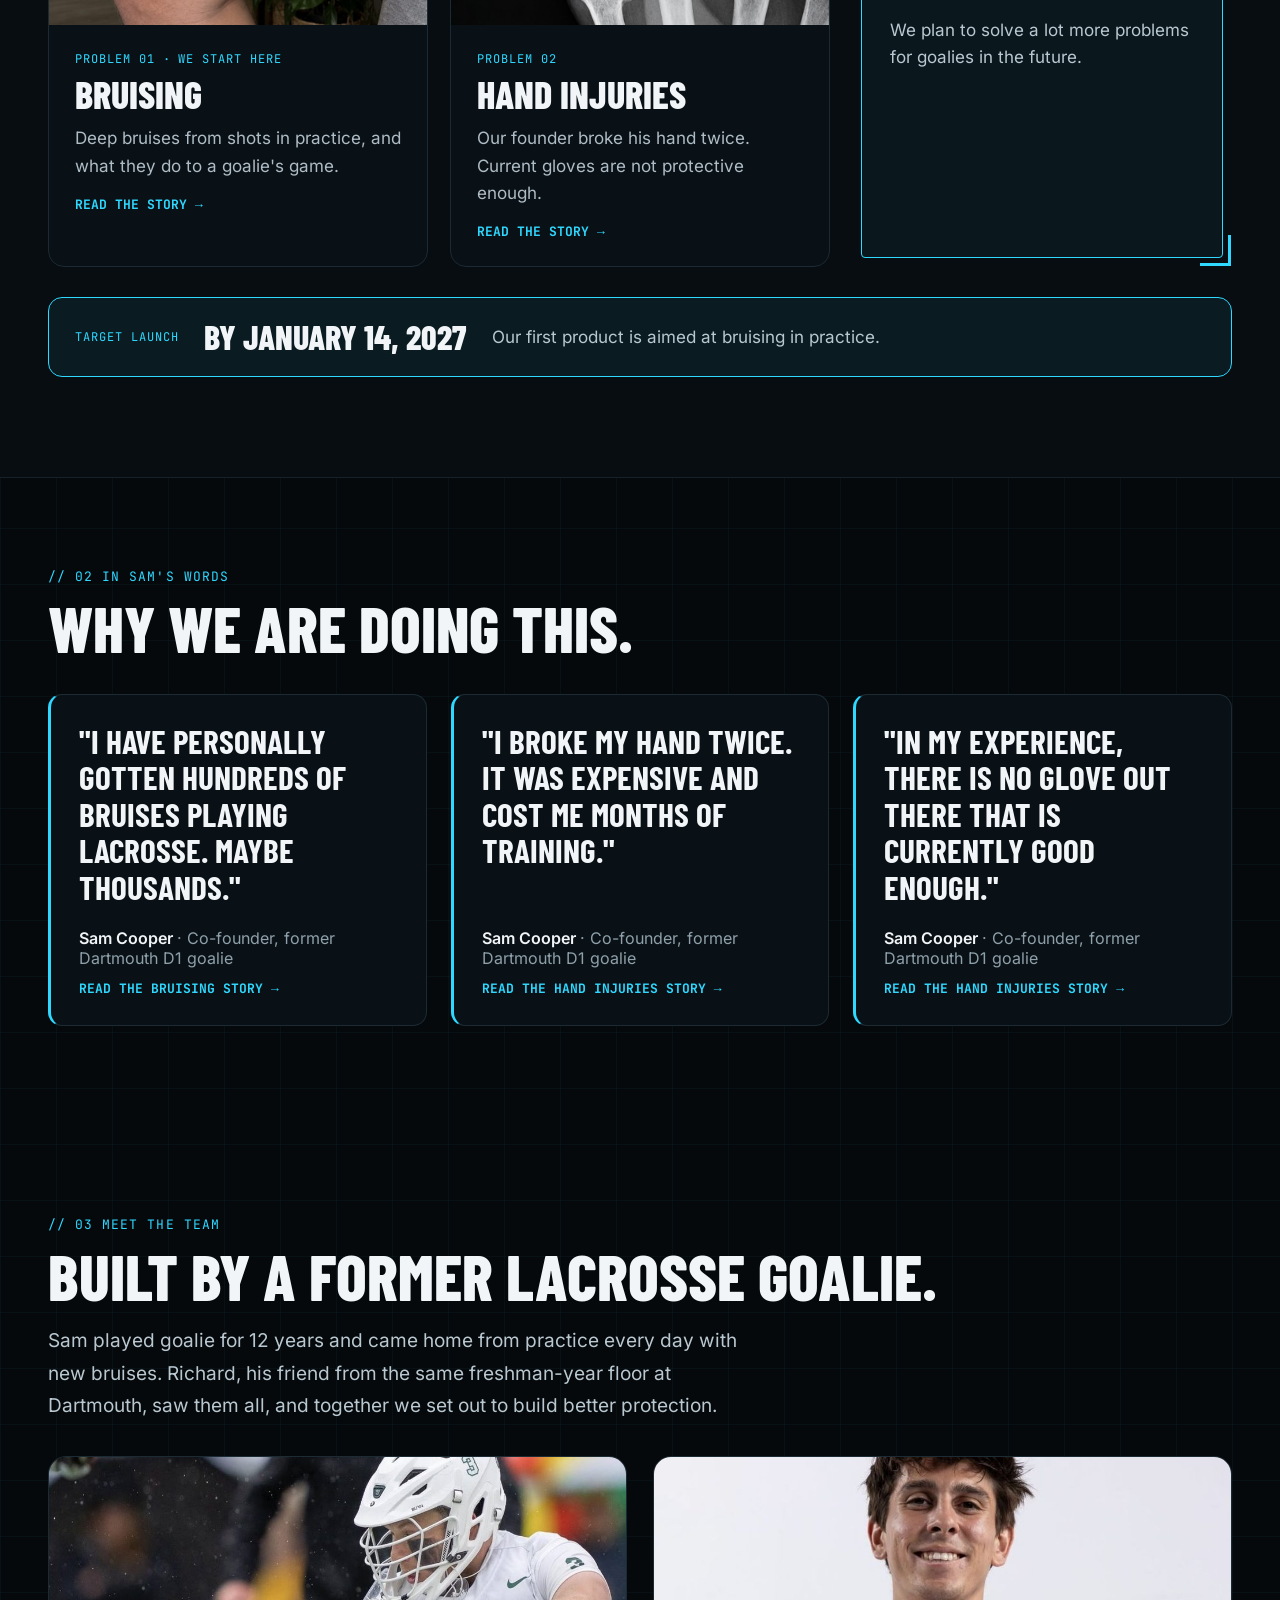
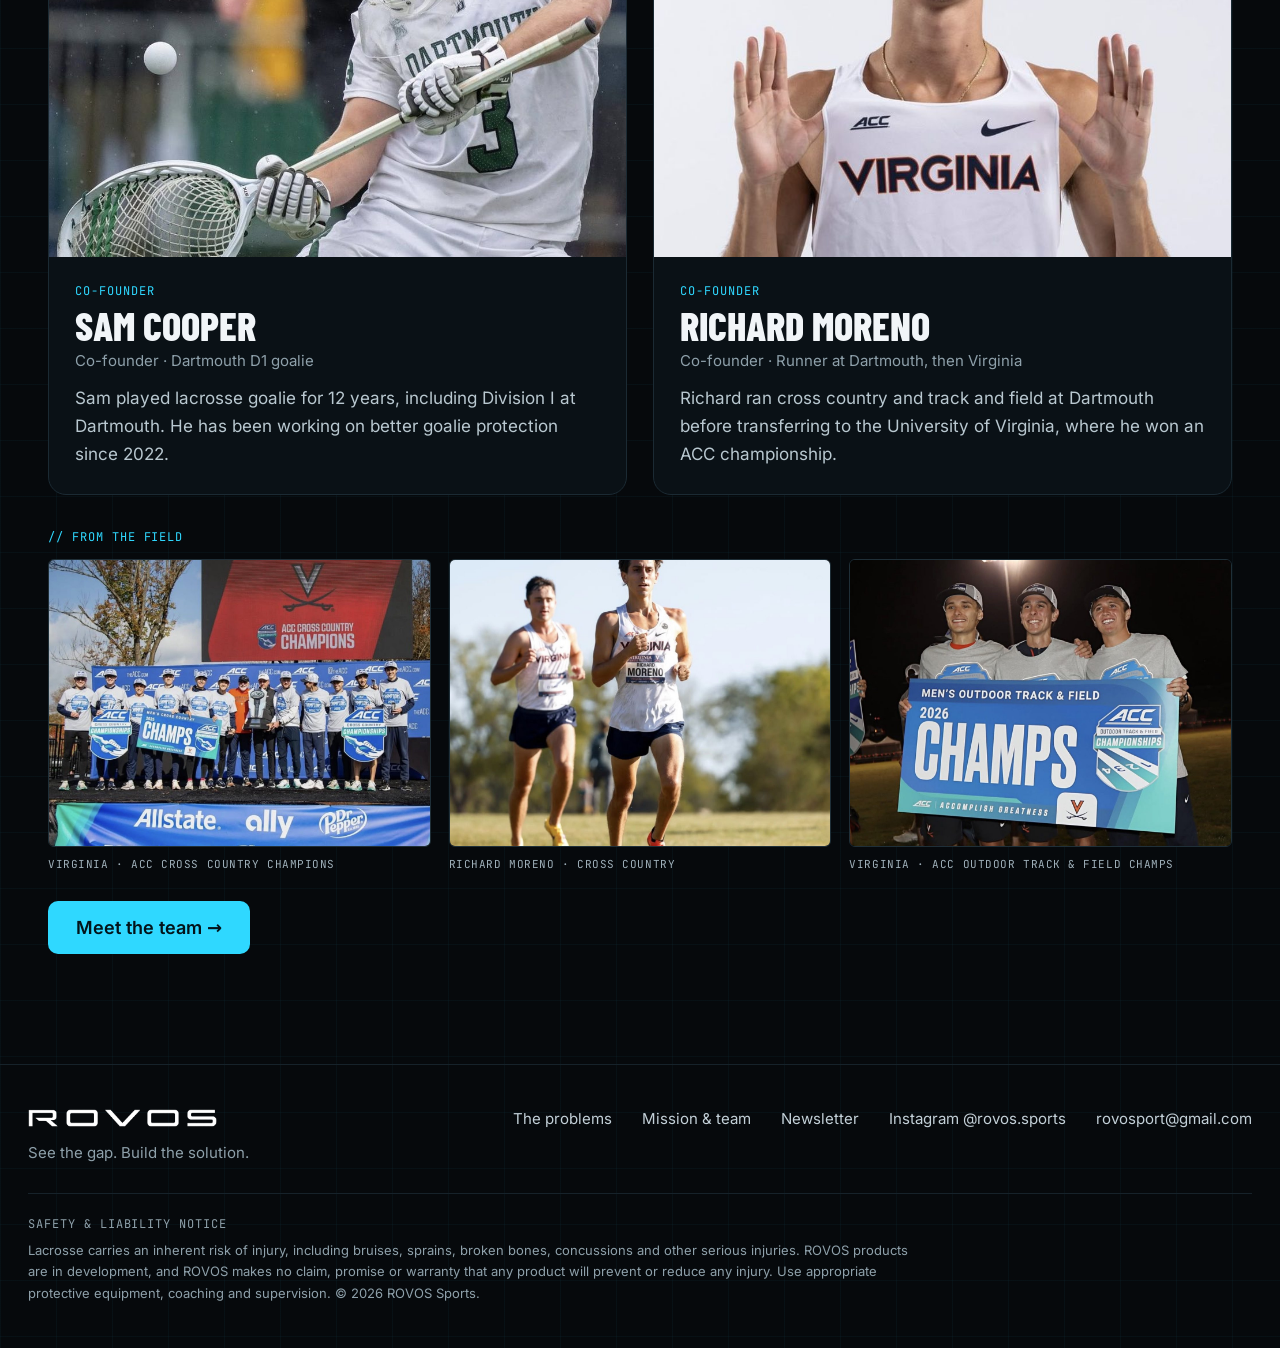
==== commit 27d350ee: "Home: photo blended behind headline, mobile layout, more photos" ====
--- a/index.html
+++ b/index.html
@@ -65,6 +65,14 @@
 @media (max-width:520px){
  .nv{font-size:12px}
  header nav{gap:4px 18px!important}
+}
+@media (max-width:700px){
+ header>div{gap:10px 12px!important;padding-top:10px!important;padding-bottom:10px!important}
+ header>div>a[aria-label]{order:1;margin-right:auto}
+ header>div>button[data-open-join]{order:2;height:38px!important;padding:0 14px!important;font-size:14px!important}
+ header nav{order:3;width:100%;flex-wrap:nowrap!important;justify-content:space-between;gap:0 6px!important}
+ header>div>a[aria-label] img{height:16px!important}
+ header .nv{font-size:11px!important;letter-spacing:.02em!important;white-space:nowrap}
 }
 </style>
 
@@ -108,10 +116,21 @@
 </div>
 </header>
 
-
-
-<section style="max-width:1240px;margin:0 auto;padding:clamp(24px,5vh,56px) 28px 40px;box-sizing:border-box;display:grid;grid-template-columns:minmax(0,1.15fr) minmax(0,.85fr);gap:48px;align-items:center">
-<div><h1 style="font-family:'Barlow Condensed',sans-serif;font-weight:800;font-size:clamp(34px,min(5.4vw,9.5vh),78px);line-height:.92;text-transform:uppercase;margin:0;text-align:left">No athlete should be <span style="color:#2fd8ff">forgotten.</span></h1><div style="margin-top:clamp(18px,4vh,34px);max-width:560px"><div class="hud" style="max-width:600px;margin:0;border:1px solid #243844;background:#0a1116;border-radius:14px;padding:clamp(18px,3vh,26px) clamp(18px,3vw,28px)">
+<style>
+.hero2{position:relative;overflow:hidden;border-bottom:1px solid #16222a}
+.hero2-img{position:absolute;inset:0 0 0 36%;-webkit-mask-image:linear-gradient(90deg,transparent 0,#000 40%);mask-image:linear-gradient(90deg,transparent 0,#000 40%)}
+.hero2-img img{width:100%;height:100%;object-fit:cover;object-position:62% 28%;display:block}
+.hero2-in{position:relative;max-width:1240px;margin:0 auto;padding:clamp(30px,7vh,80px) 28px clamp(40px,8vh,80px);box-sizing:border-box}
+@media (max-width:760px){
+ .hero2-img{inset:0;-webkit-mask-image:linear-gradient(180deg,#000 0,#000 30%,transparent 78%);mask-image:linear-gradient(180deg,#000 0,#000 30%,transparent 78%);opacity:.62}
+ .hero2-img img{object-position:68% 18%}
+ .hero2-in{padding:130px 20px 40px}
+ .hero2 h1{font-size:clamp(40px,12.5vw,60px)!important;text-shadow:0 2px 18px rgba(3,8,12,.8)}
+}
+</style>
+<section class="hero2"><div class="hero2-img"><img src="/assets/img/sam-cooper.jpg" alt="Sam Cooper making a save for Dartmouth" fetchpriority="high"></div>
+<div class="hero2-in"><div style="max-width:700px"><h1 style="font-family:'Barlow Condensed',sans-serif;font-weight:800;font-size:clamp(34px,min(5.6vw,10vh),84px);line-height:.92;text-transform:uppercase;margin:0">No athlete should be <span style="color:#2fd8ff">forgotten.</span></h1>
+<div style="margin-top:clamp(18px,4vh,34px)"><div class="hud" style="max-width:560px;margin:0;border:1px solid #243844;background:#0a1116;border-radius:14px;padding:clamp(18px,3vh,26px) clamp(18px,3vw,28px)">
 <div style="font-family:'JetBrains Mono',monospace;font-size:12px;color:#8ea0aa;letter-spacing:.1em">NEWSLETTER</div>
 <div style="font-family:'Barlow Condensed',sans-serif;font-weight:700;font-size:26px;text-transform:uppercase;margin-top:2px">Join the newsletter</div>
 <div data-state="form">
@@ -121,10 +140,9 @@
 <div style="margin-top:16px;min-height:48px;display:flex;align-items:center;padding:0 18px;border-radius:10px;border:1px solid #1f6a80;background:rgba(47,216,255,.1);color:#dcf6ff;font-size:16px">You're on the list. We'll keep you posted.</div>
 </div>
 <p style="font-size:13px;color:#8ea0aa;margin:10px 0 0">One email when there's real news. Unsubscribe any time.</p>
-</div></div></div>
-<div><figure style="margin:0"><div class="hud" style="aspect-ratio:4/5;overflow:hidden;border:1px solid #1f2f38;border-radius:6px;background:#000"><img src="/assets/img/sam-cooper.jpg" alt="Sam Cooper making a save for Dartmouth" style="width:100%;height:100%;object-fit:cover;object-position:50% 30%;display:block"></div><div style="font-family:'JetBrains Mono',monospace;font-size:12px;letter-spacing:.06em;color:#9fb0ba;margin-top:12px">SAM COOPER &middot; CO-FOUNDER &middot; FORMER DARTMOUTH D1 GOALIE</div></figure></div></section><section style="max-width:1240px;margin:0 auto;padding:10px 28px 90px;box-sizing:border-box"><div style="font-family:'JetBrains Mono',monospace;font-size:12px;color:#2fd8ff;letter-spacing:.08em">// THE ROVOS BOX</div><div style="height:12px"></div><div style="display:grid;grid-template-columns:repeat(auto-fit,minmax(300px,1fr));gap:18px"><figure class="" style="margin:0"><div class="hud" style="aspect-ratio:761/409;overflow:hidden;border:1px solid #1f2f38;border-radius:6px;background:#000"><img src="/assets/img/box-1.jpg" alt="The ROVOS box, angled view" loading="lazy" style="width:100%;height:100%;object-fit:cover;object-position:50% 50%;display:block"></div></figure><figure class="" style="margin:0"><div class="hud" style="aspect-ratio:761/409;overflow:hidden;border:1px solid #1f2f38;border-radius:6px;background:#000"><img src="/assets/img/box-2.jpg" alt="The ROVOS box, front view" loading="lazy" style="width:100%;height:100%;object-fit:cover;object-position:50% 50%;display:block"></div></figure></div></section>
-
-<!-- PROBLEMS WE PLAN TO SOLVE -->
+</div></div></div></div></section>
+<section style="max-width:1240px;margin:0 auto;padding:60px 28px 80px;box-sizing:border-box"><div style="font-family:'JetBrains Mono',monospace;font-size:12px;color:#2fd8ff;letter-spacing:.08em">// THE ROVOS BOX</div><div style="height:12px"></div>
+<div style="display:grid;grid-template-columns:repeat(auto-fit,minmax(280px,1fr));gap:18px"><div class="hud" style="border:1px solid #1f2f38;border-radius:10px;overflow:hidden;background:#000"><img src="/assets/img/box-1.jpg" alt="The ROVOS box, angled view" loading="lazy" style="width:100%;display:block"></div><div class="hud" style="border:1px solid #1f2f38;border-radius:10px;overflow:hidden;background:#000"><img src="/assets/img/box-2.jpg" alt="The ROVOS box, front view" loading="lazy" style="width:100%;display:block"></div></div></section><!-- PROBLEMS WE PLAN TO SOLVE -->
 <section style="border-top:1px solid #16222a;background:#080d11">
 <div style="max-width:1240px;margin:0 auto;padding:100px 28px;box-sizing:border-box">
 <div style="display:flex;flex-wrap:wrap;justify-content:space-between;align-items:end;gap:20px;margin-bottom:34px">
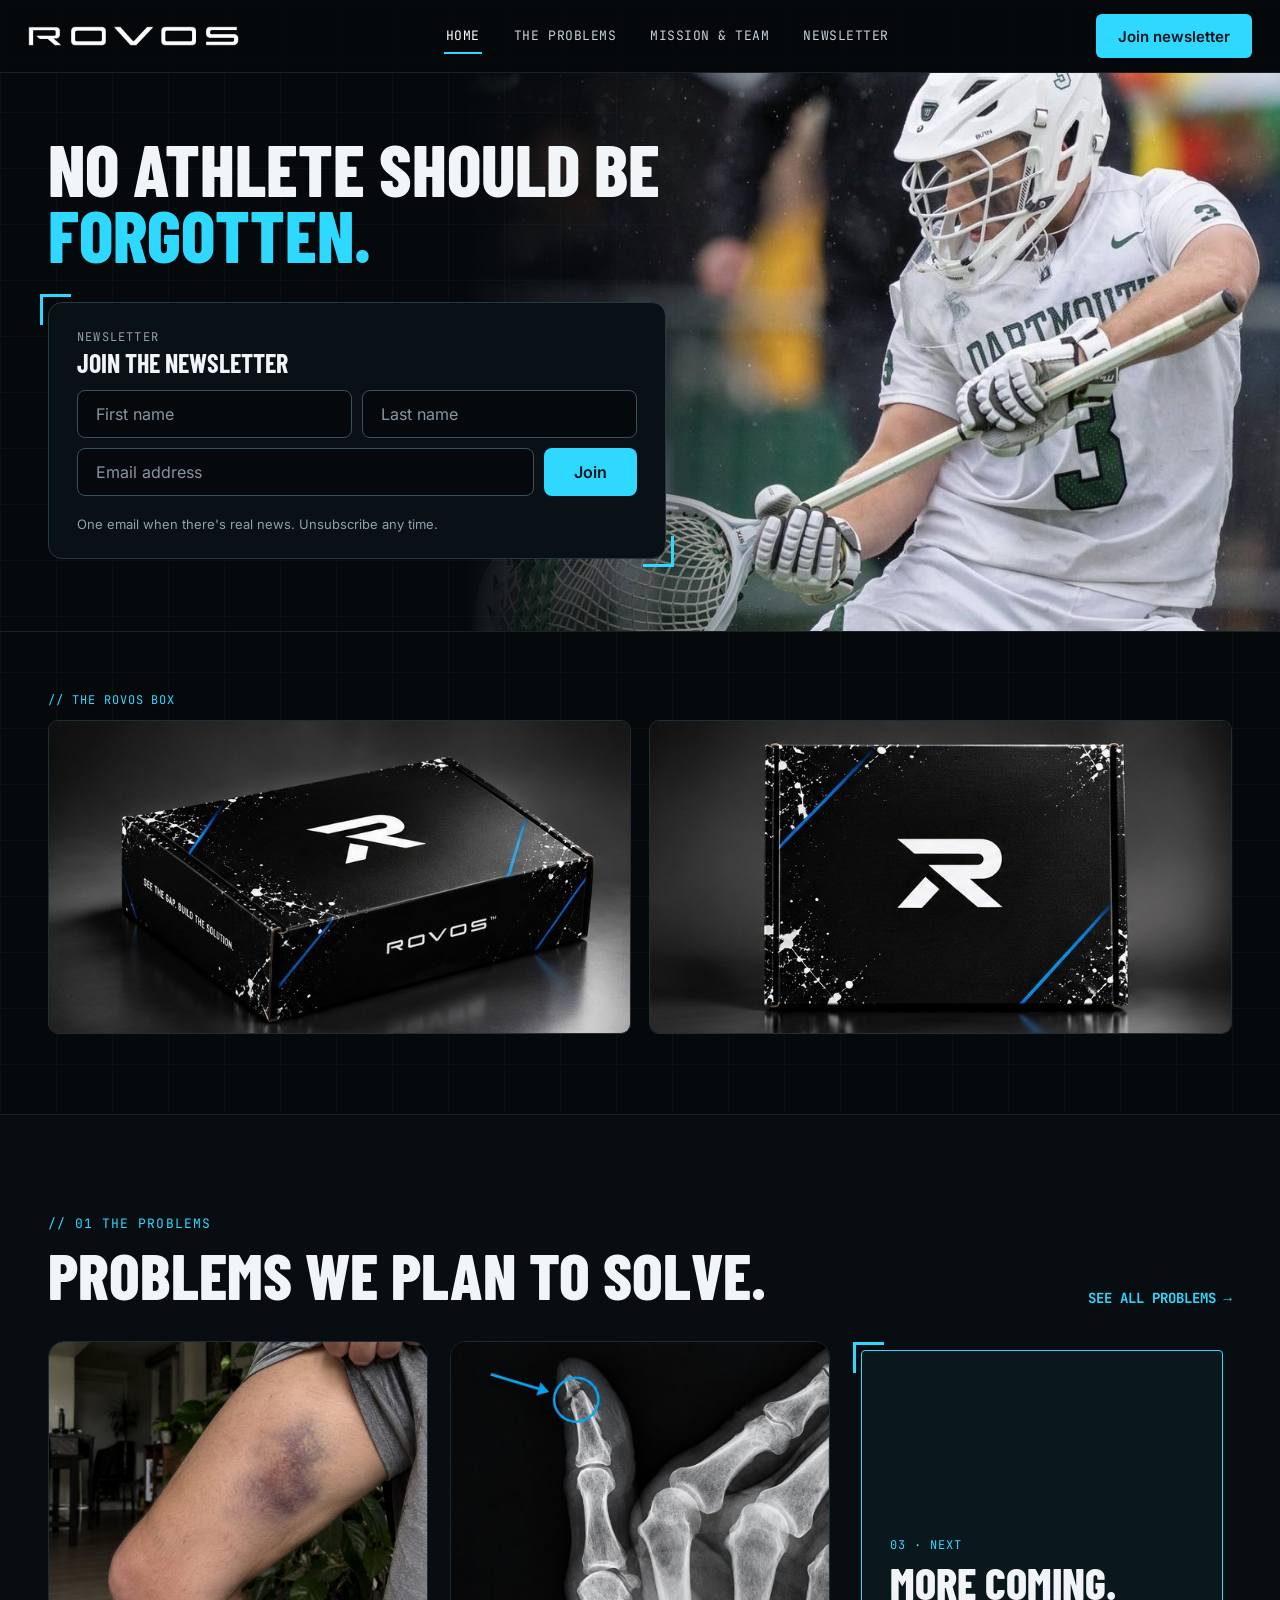
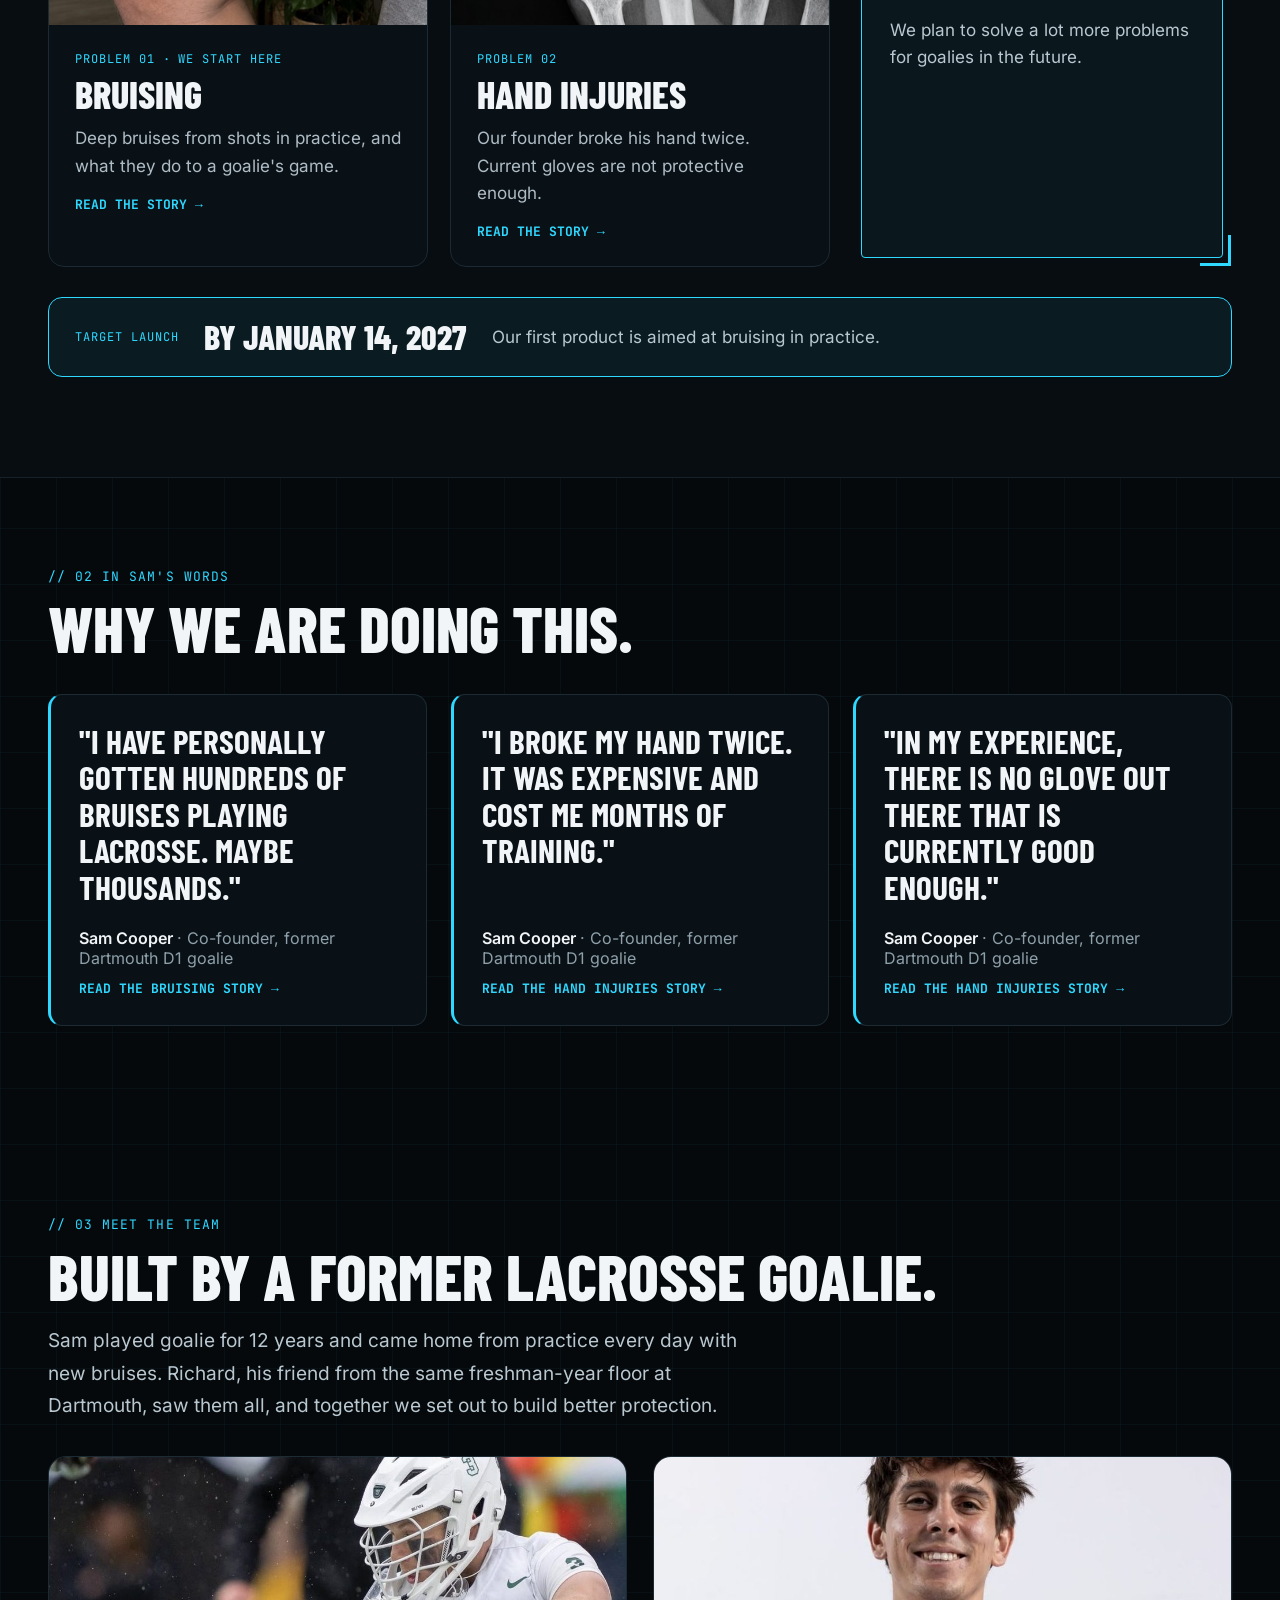
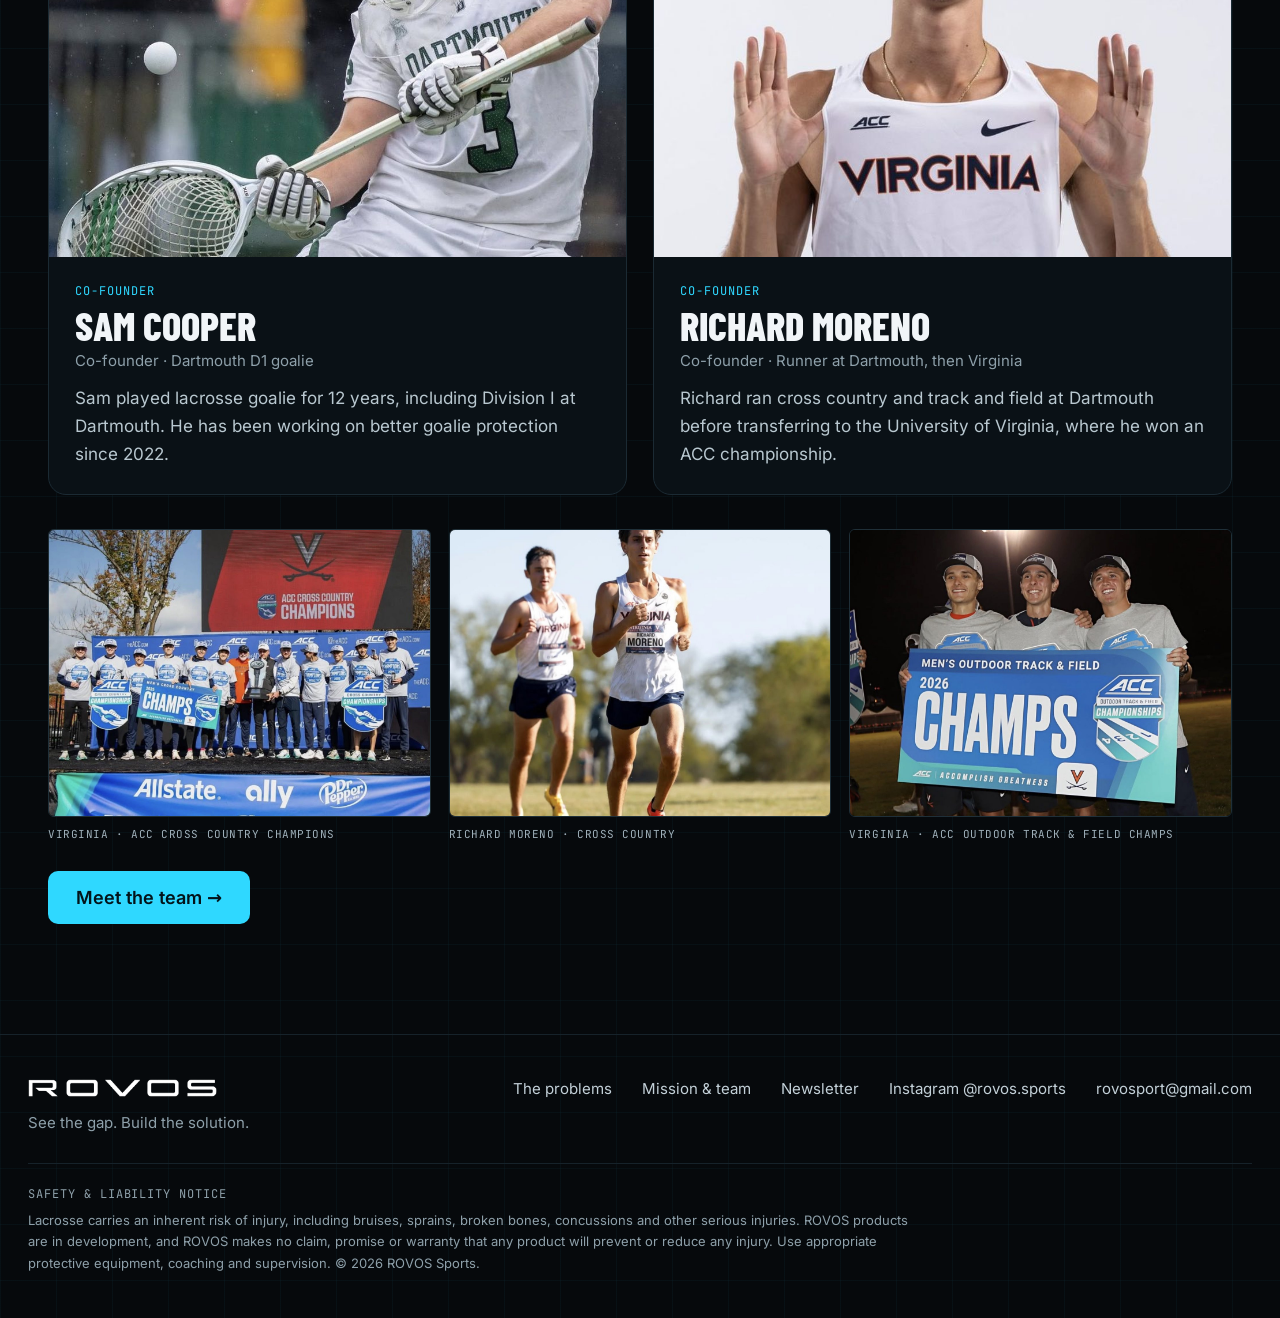
==== commit 03f95d3c: "Home: photo blended behind headline, tablet and small-phone fixes" ====
--- a/index.html
+++ b/index.html
@@ -73,6 +73,10 @@
  header nav{order:3;width:100%;flex-wrap:nowrap!important;justify-content:space-between;gap:0 6px!important}
  header>div>a[aria-label] img{height:16px!important}
  header .nv{font-size:11px!important;letter-spacing:.02em!important;white-space:nowrap}
+}
+@media (max-width:380px){
+ header .nv{font-size:10px!important;letter-spacing:0!important}
+ header nav{gap:0 4px!important}
 }
 </style>
 
@@ -121,11 +125,11 @@
 .hero2-img{position:absolute;inset:0 0 0 36%;-webkit-mask-image:linear-gradient(90deg,transparent 0,#000 40%);mask-image:linear-gradient(90deg,transparent 0,#000 40%)}
 .hero2-img img{width:100%;height:100%;object-fit:cover;object-position:62% 28%;display:block}
 .hero2-in{position:relative;max-width:1240px;margin:0 auto;padding:clamp(30px,7vh,80px) 28px clamp(40px,8vh,80px);box-sizing:border-box}
-@media (max-width:760px){
+@media (max-width:900px){
  .hero2-img{inset:0;-webkit-mask-image:linear-gradient(180deg,#000 0,#000 30%,transparent 78%);mask-image:linear-gradient(180deg,#000 0,#000 30%,transparent 78%);opacity:.62}
  .hero2-img img{object-position:68% 18%}
  .hero2-in{padding:130px 20px 40px}
- .hero2 h1{font-size:clamp(40px,12.5vw,60px)!important;text-shadow:0 2px 18px rgba(3,8,12,.8)}
+ .hero2 h1{font-size:clamp(38px,11vw,64px)!important;text-shadow:0 2px 18px rgba(3,8,12,.8)}
 }
 </style>
 <section class="hero2"><div class="hero2-img"><img src="/assets/img/sam-cooper.jpg" alt="Sam Cooper making a save for Dartmouth" fetchpriority="high"></div>
@@ -201,7 +205,7 @@
 <img src="/assets/img/richard-moreno.jpg" alt="Richard Moreno in his Virginia uniform" style="width:100%;height:400px;object-fit:cover;object-position:50% 20%;display:block">
 <div style="padding:26px"><div style="font-family:'JetBrains Mono',monospace;font-size:12px;color:#2fd8ff;letter-spacing:.08em">CO-FOUNDER</div><div style="font-family:'Barlow Condensed',sans-serif;font-weight:800;font-size:40px;text-transform:uppercase;margin-top:6px;line-height:1">Richard Moreno</div><div style="font-size:15px;color:#8ea0aa;margin-top:6px">Co-founder &middot; Runner at Dartmouth, then Virginia</div><p style="font-size:17px;line-height:1.65;color:#b9c8d0;margin:14px 0 0">Richard ran cross country and track and field at Dartmouth before transferring to the University of Virginia, where he won an ACC championship.</p></div></div>
 </div>
-<div style="margin-top:34px"><div style="font-family:'JetBrains Mono',monospace;font-size:12px;color:#2fd8ff;letter-spacing:.08em">// FROM THE FIELD</div><div style="height:14px"></div><div style="display:grid;grid-template-columns:repeat(auto-fit,minmax(260px,1fr));gap:18px"><figure class="rv" style="margin:0"><div class="hud" style="aspect-ratio:4/3;overflow:hidden;border:1px solid #1f2f38;border-radius:6px;background:#000"><img src="/assets/img/acc-xc-champions.jpg" alt="Virginia cross country team with ACC Championship banners" loading="lazy" style="width:100%;height:100%;object-fit:cover;object-position:50% 60%;display:block"></div><figcaption style="font-family:'JetBrains Mono',monospace;font-size:11px;letter-spacing:.05em;color:#9fb0ba;margin-top:10px">VIRGINIA &middot; ACC CROSS COUNTRY CHAMPIONS</figcaption></figure><figure class="rv" style="margin:0"><div class="hud" style="aspect-ratio:4/3;overflow:hidden;border:1px solid #1f2f38;border-radius:6px;background:#000"><img src="/assets/img/richard-run.jpg" alt="Richard Moreno running cross country for Virginia" loading="lazy" style="width:100%;height:100%;object-fit:cover;object-position:60% 45%;display:block"></div><figcaption style="font-family:'JetBrains Mono',monospace;font-size:11px;letter-spacing:.05em;color:#9fb0ba;margin-top:10px">RICHARD MORENO &middot; CROSS COUNTRY</figcaption></figure><figure class="rv" style="margin:0"><div class="hud" style="aspect-ratio:4/3;overflow:hidden;border:1px solid #1f2f38;border-radius:6px;background:#000"><img src="/assets/img/acc-track-champs.jpg" alt="Virginia teammates holding the ACC outdoor track and field championship banner" loading="lazy" style="width:100%;height:100%;object-fit:cover;object-position:50% 45%;display:block"></div><figcaption style="font-family:'JetBrains Mono',monospace;font-size:11px;letter-spacing:.05em;color:#9fb0ba;margin-top:10px">VIRGINIA &middot; ACC OUTDOOR TRACK &amp; FIELD CHAMPS</figcaption></figure></div></div><a href="/mission/" style="display:inline-block;margin-top:30px;padding:16px 28px;border-radius:10px;background:#2fd8ff;color:#03141a;font-size:18px;font-weight:600">Meet the team &rarr;</a>
+<div style="margin-top:34px"><div style="display:grid;grid-template-columns:repeat(auto-fit,minmax(260px,1fr));gap:18px"><figure class="rv" style="margin:0"><div class="hud" style="aspect-ratio:4/3;overflow:hidden;border:1px solid #1f2f38;border-radius:6px;background:#000"><img src="/assets/img/acc-xc-champions.jpg" alt="Virginia cross country team with ACC Championship banners" loading="lazy" style="width:100%;height:100%;object-fit:cover;object-position:50% 60%;display:block"></div><figcaption style="font-family:'JetBrains Mono',monospace;font-size:11px;letter-spacing:.05em;color:#9fb0ba;margin-top:10px">VIRGINIA &middot; ACC CROSS COUNTRY CHAMPIONS</figcaption></figure><figure class="rv" style="margin:0"><div class="hud" style="aspect-ratio:4/3;overflow:hidden;border:1px solid #1f2f38;border-radius:6px;background:#000"><img src="/assets/img/richard-run.jpg" alt="Richard Moreno running cross country for Virginia" loading="lazy" style="width:100%;height:100%;object-fit:cover;object-position:60% 45%;display:block"></div><figcaption style="font-family:'JetBrains Mono',monospace;font-size:11px;letter-spacing:.05em;color:#9fb0ba;margin-top:10px">RICHARD MORENO &middot; CROSS COUNTRY</figcaption></figure><figure class="rv" style="margin:0"><div class="hud" style="aspect-ratio:4/3;overflow:hidden;border:1px solid #1f2f38;border-radius:6px;background:#000"><img src="/assets/img/acc-track-champs.jpg" alt="Virginia teammates holding the ACC outdoor track and field championship banner" loading="lazy" style="width:100%;height:100%;object-fit:cover;object-position:50% 45%;display:block"></div><figcaption style="font-family:'JetBrains Mono',monospace;font-size:11px;letter-spacing:.05em;color:#9fb0ba;margin-top:10px">VIRGINIA &middot; ACC OUTDOOR TRACK &amp; FIELD CHAMPS</figcaption></figure></div></div><a href="/mission/" style="display:inline-block;margin-top:30px;padding:16px 28px;border-radius:10px;background:#2fd8ff;color:#03141a;font-size:18px;font-weight:600">Meet the team &rarr;</a>
 </section>
 
 <!-- FOOTER -->
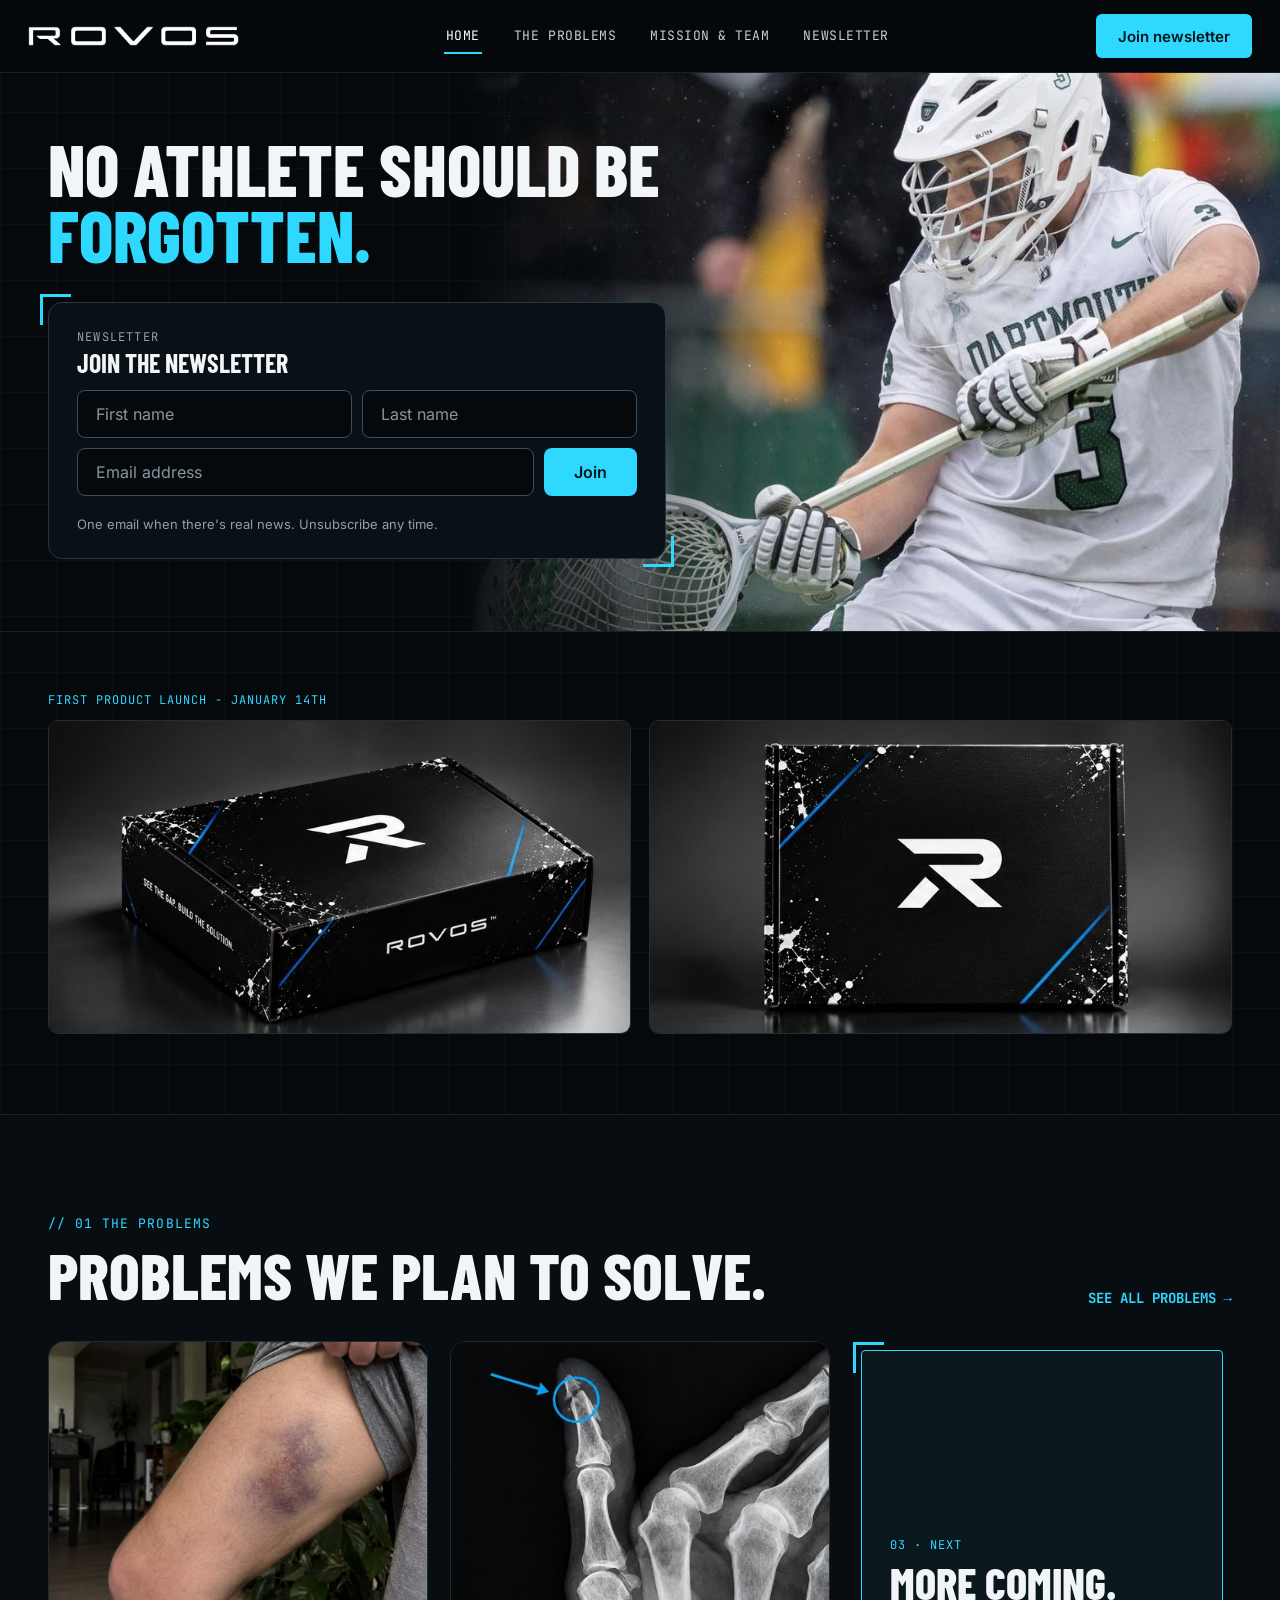
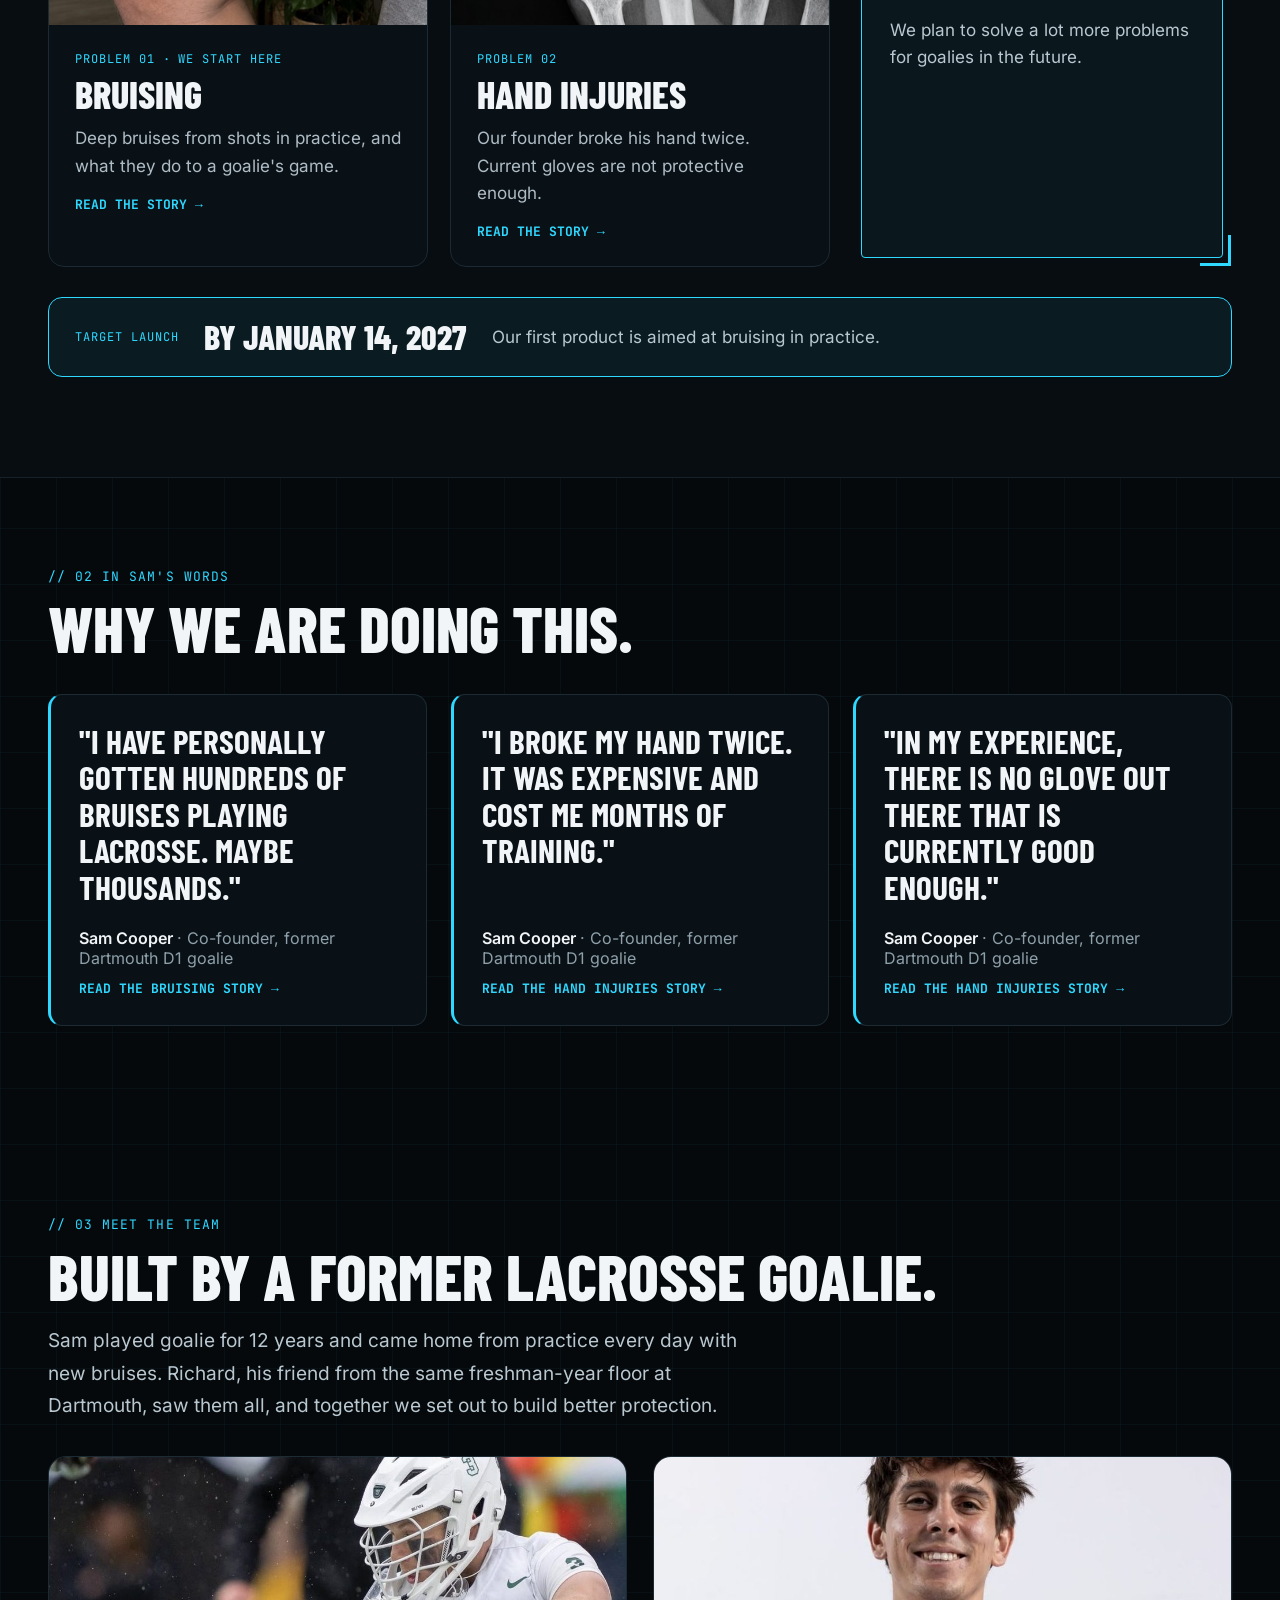
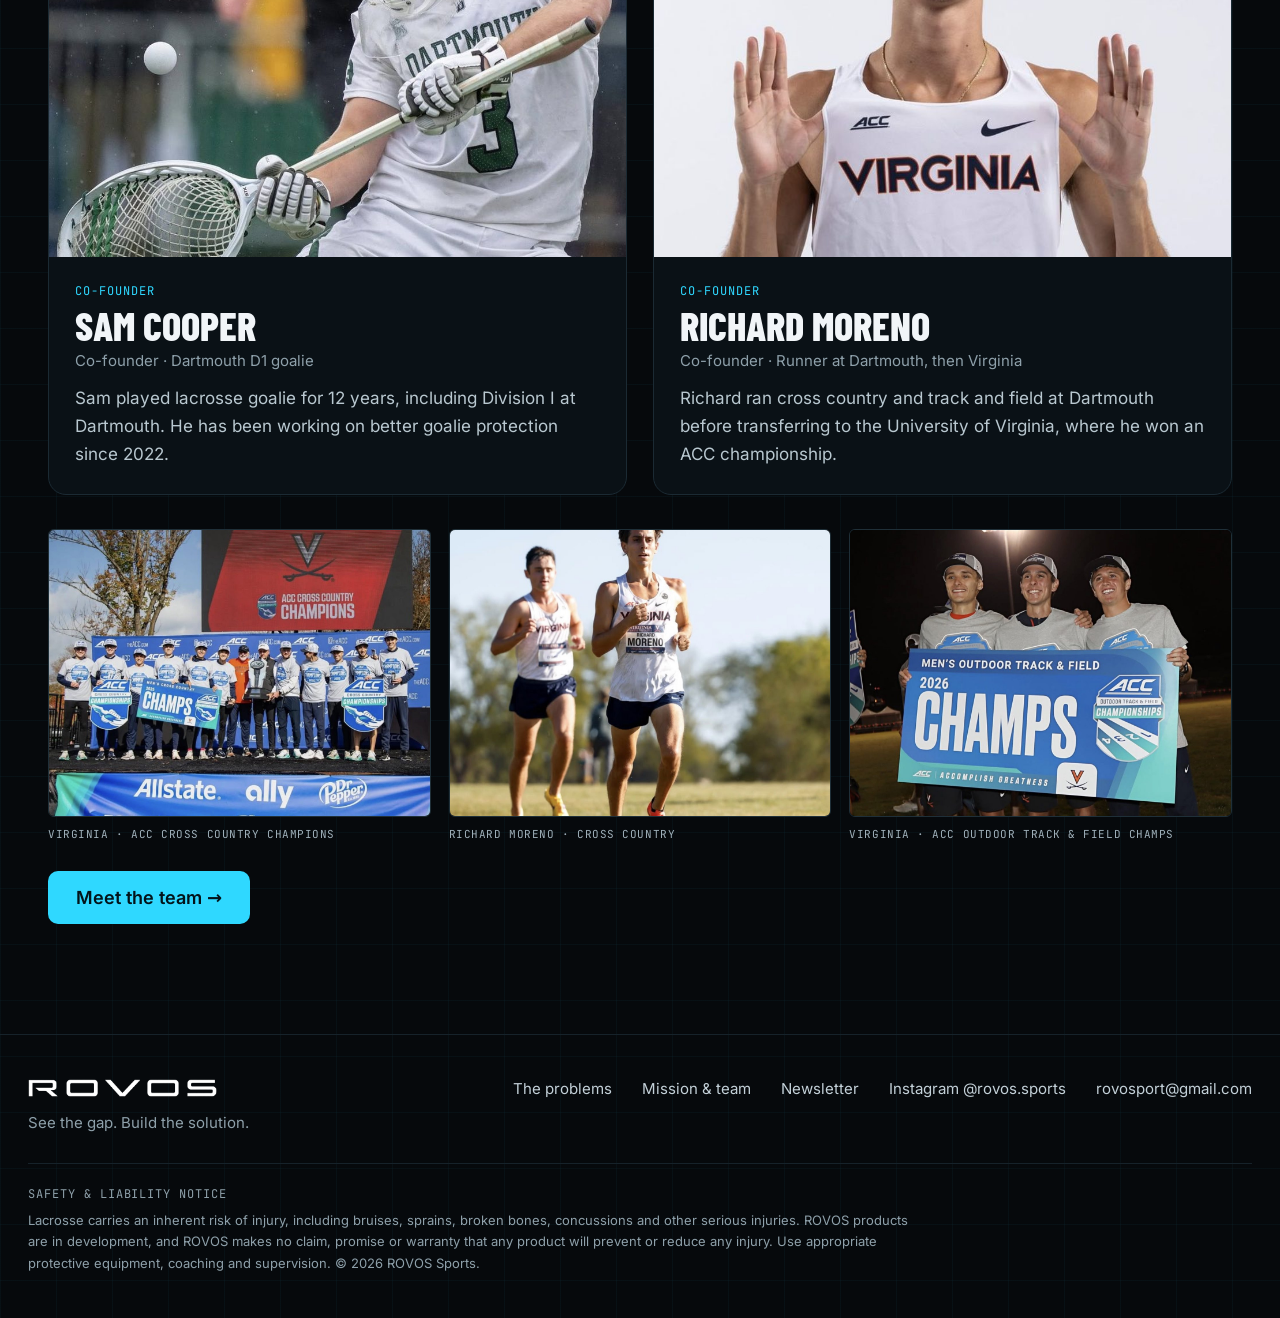
==== commit 26e777d1: "Home: label box section First Product Launch - January 14th" ====
--- a/index.html
+++ b/index.html
@@ -145,7 +145,7 @@
 </div>
 <p style="font-size:13px;color:#8ea0aa;margin:10px 0 0">One email when there's real news. Unsubscribe any time.</p>
 </div></div></div></div></section>
-<section style="max-width:1240px;margin:0 auto;padding:60px 28px 80px;box-sizing:border-box"><div style="font-family:'JetBrains Mono',monospace;font-size:12px;color:#2fd8ff;letter-spacing:.08em">// THE ROVOS BOX</div><div style="height:12px"></div>
+<section style="max-width:1240px;margin:0 auto;padding:60px 28px 80px;box-sizing:border-box"><div style="font-family:'JetBrains Mono',monospace;font-size:12px;color:#2fd8ff;letter-spacing:.08em">FIRST PRODUCT LAUNCH - JANUARY 14TH</div><div style="height:12px"></div>
 <div style="display:grid;grid-template-columns:repeat(auto-fit,minmax(280px,1fr));gap:18px"><div class="hud" style="border:1px solid #1f2f38;border-radius:10px;overflow:hidden;background:#000"><img src="/assets/img/box-1.jpg" alt="The ROVOS box, angled view" loading="lazy" style="width:100%;display:block"></div><div class="hud" style="border:1px solid #1f2f38;border-radius:10px;overflow:hidden;background:#000"><img src="/assets/img/box-2.jpg" alt="The ROVOS box, front view" loading="lazy" style="width:100%;display:block"></div></div></section><!-- PROBLEMS WE PLAN TO SOLVE -->
 <section style="border-top:1px solid #16222a;background:#080d11">
 <div style="max-width:1240px;margin:0 auto;padding:100px 28px;box-sizing:border-box">
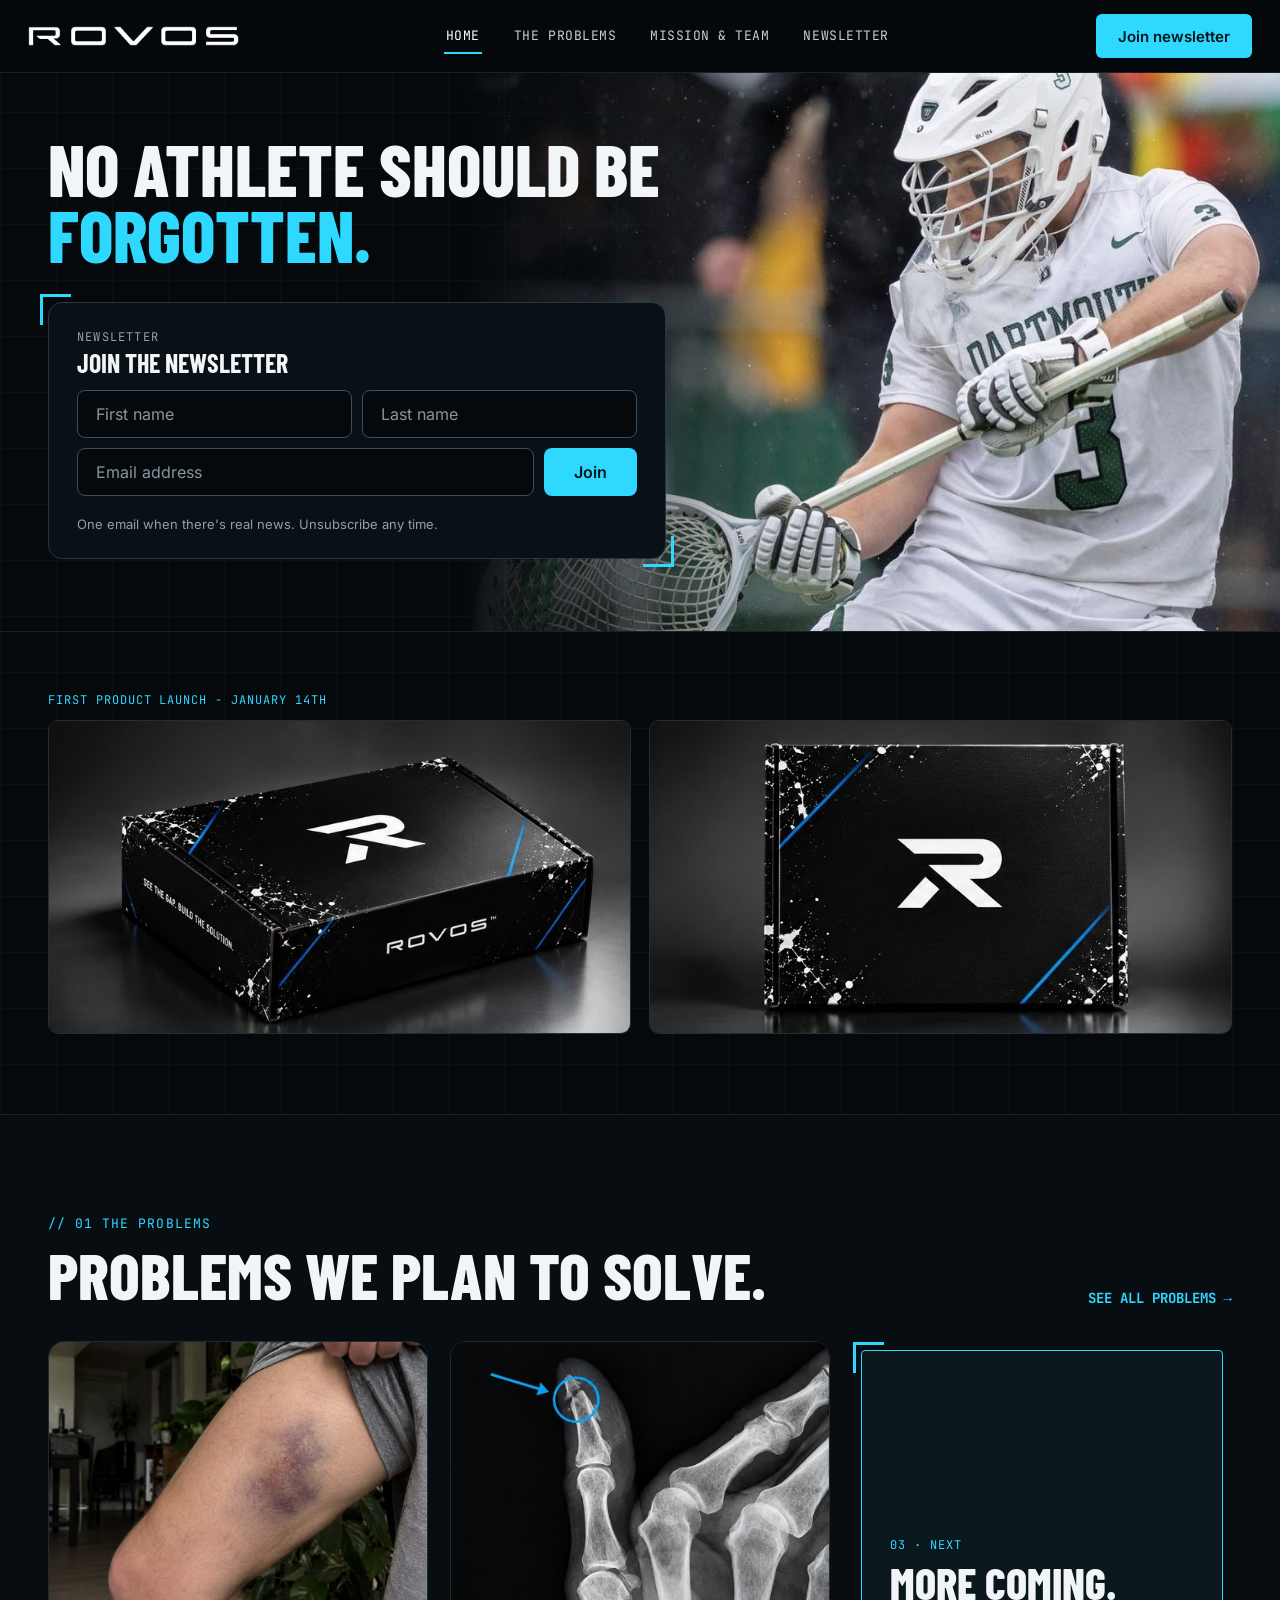
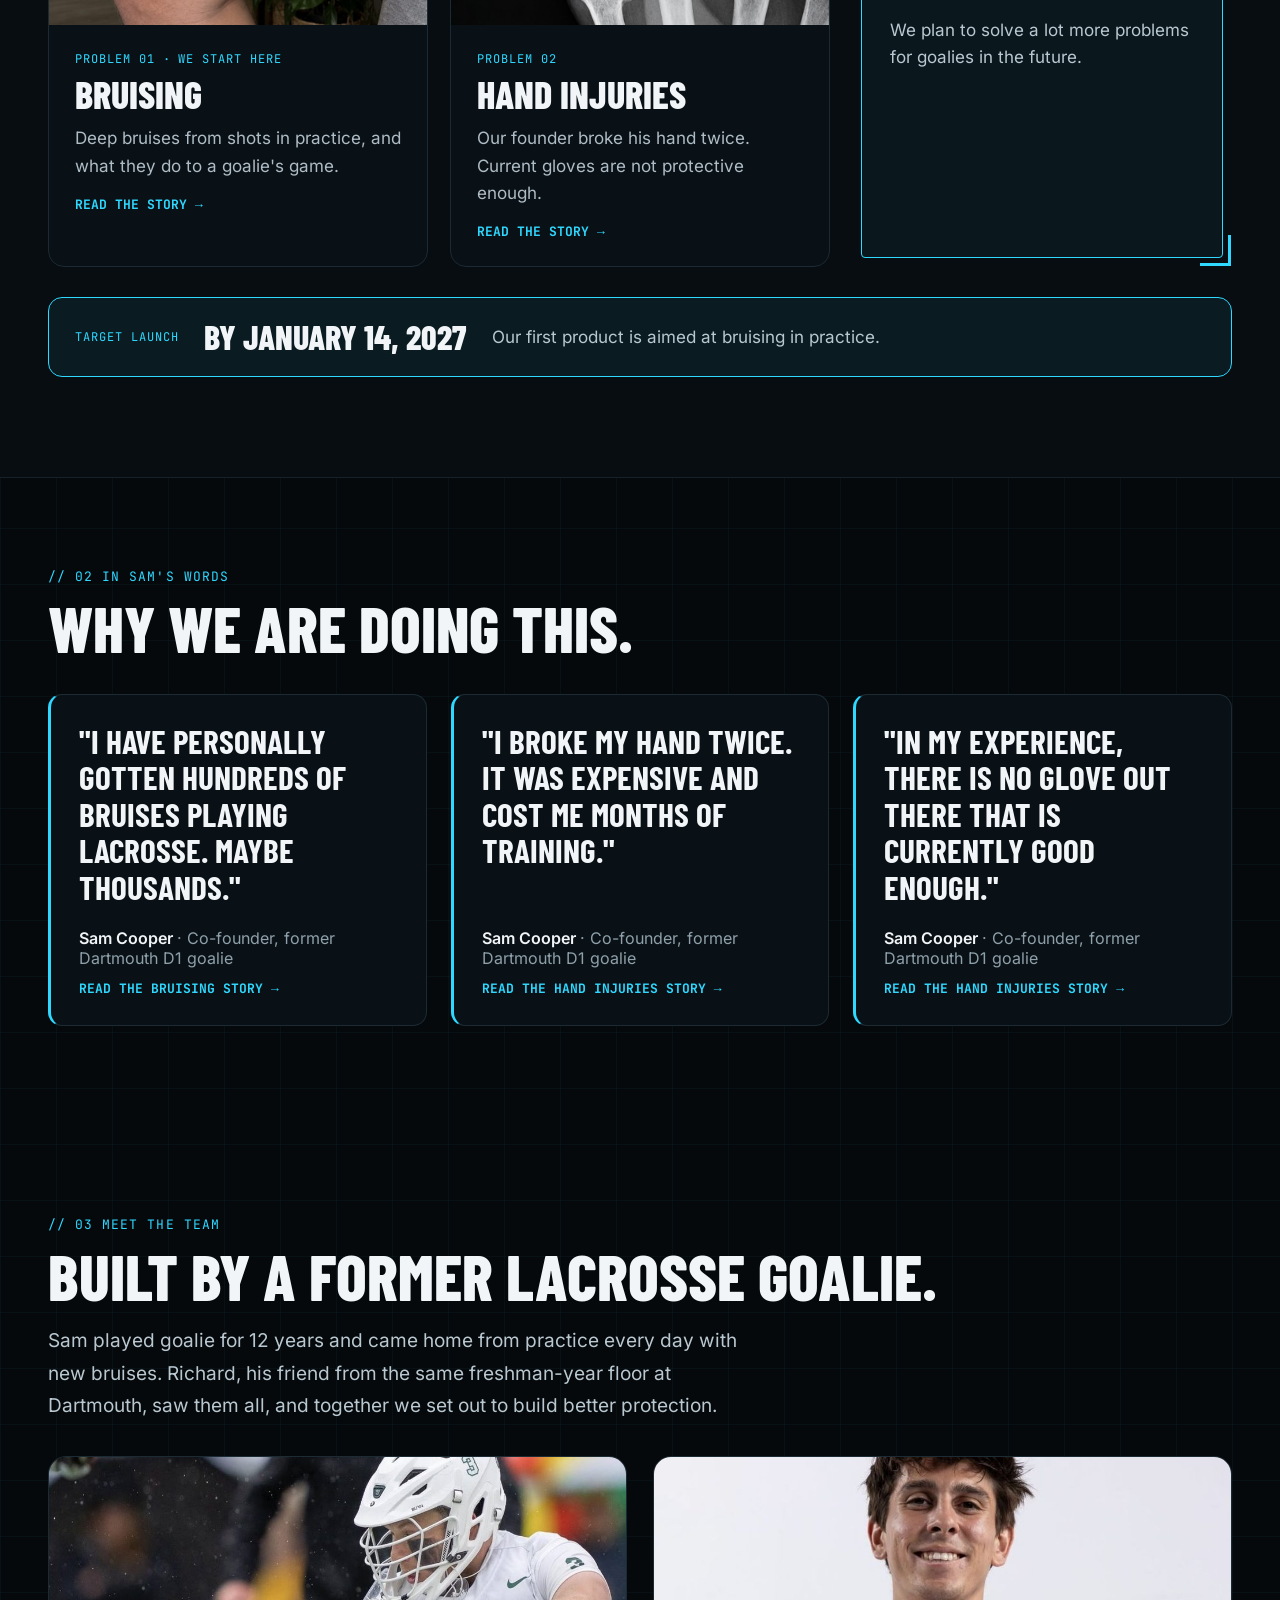
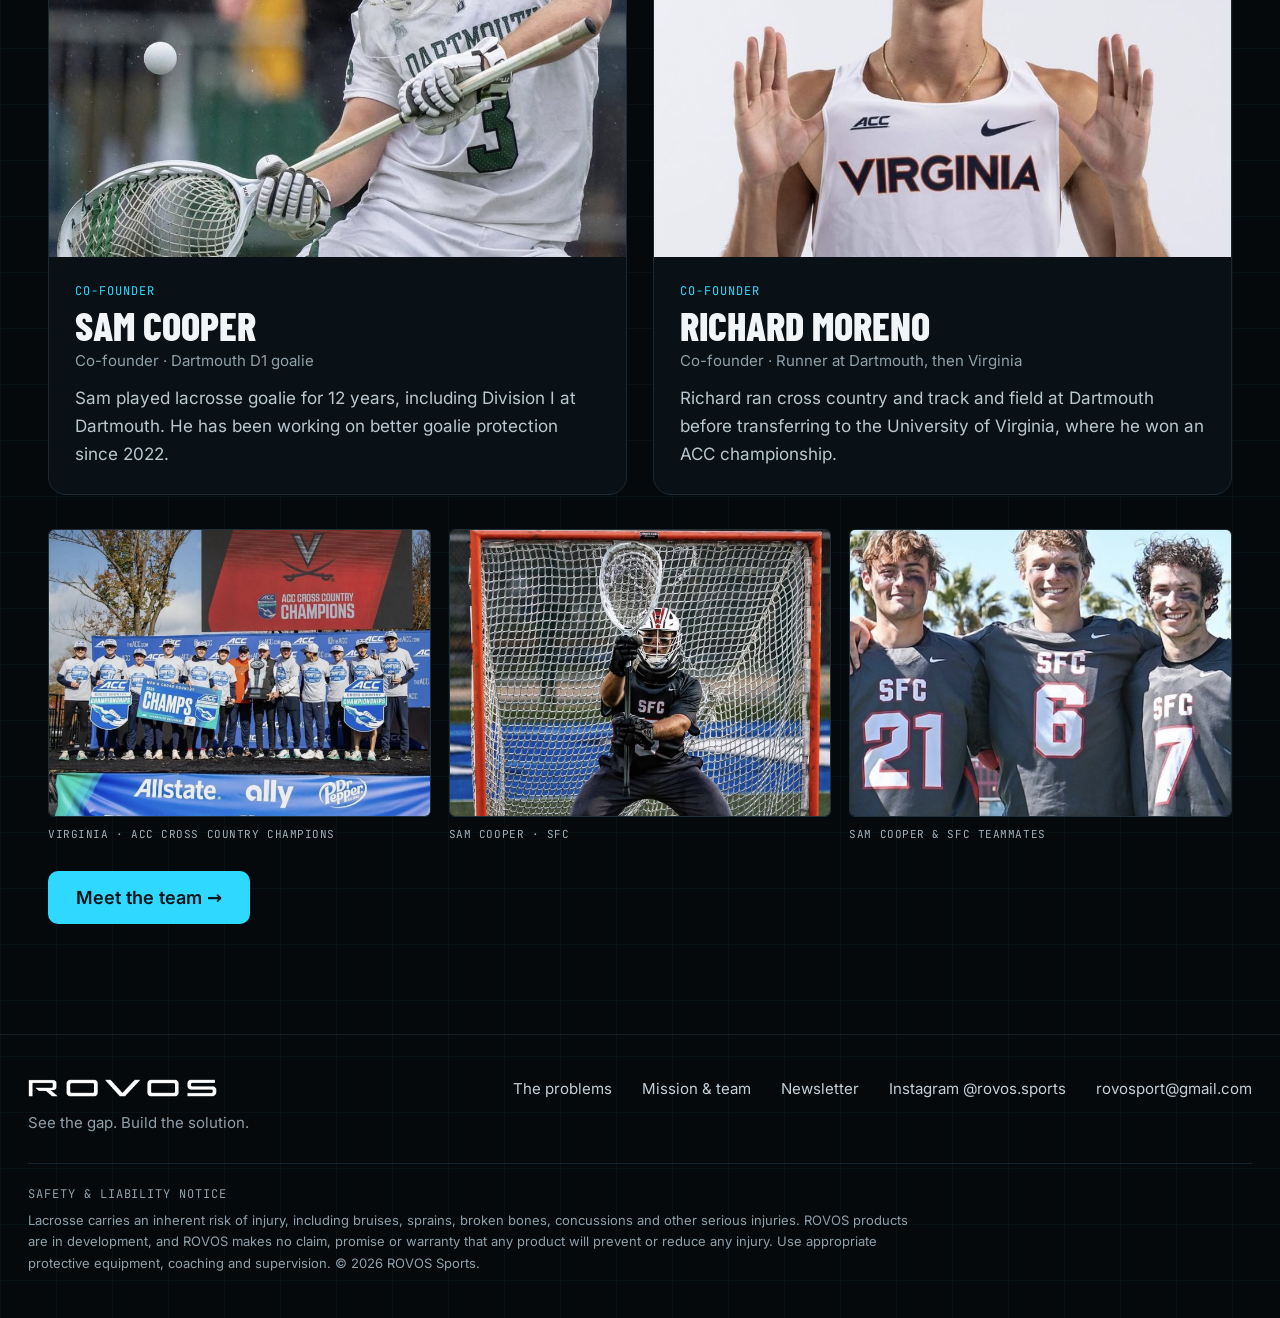
==== commit 51c1431c: "Home: compact mobile layout, new photos" ====
--- a/index.html
+++ b/index.html
@@ -77,6 +77,54 @@
 @media (max-width:380px){
  header .nv{font-size:10px!important;letter-spacing:0!important}
  header nav{gap:0 4px!important}
+}
+
+/* ---- compact mobile: less scrolling ---- */
+@media (max-width:700px){
+ [style*="padding:100px 28px"],[style*="padding:90px 28px"],[style*="padding:80px 28px"],[style*="padding:72px 28px"],[style*="padding:60px 28px"]{padding-top:38px!important}
+ [style*="padding:56px 28px"],[style*="padding:50px 28px"]{padding-top:30px!important}
+ [style*="padding:44px 28px"]{padding-top:26px!important;padding-bottom:26px!important}
+ [style*="padding:100px 28px;"],[style*="padding:90px 28px;"]{padding-bottom:38px!important}
+ [style*="28px 110px"],[style*="28px 100px"],[style*="28px 80px"],[style*="28px 70px"],[style*="28px 60px"]{padding-bottom:34px!important}
+ [style*="padding:100px 28px"],[style*="padding:90px 28px"],[style*="padding:80px 28px"],[style*="padding:72px 28px"],[style*="padding:60px 28px"],[style*="padding:56px 28px"],[style*="padding:50px 28px"],[style*="padding:44px 28px"],[style*="padding:40px 28px"],[style*="padding:30px 28px"]{padding-left:20px!important;padding-right:20px!important}
+ h2{font-size:32px!important;margin-top:8px!important}
+ section p[style*="font-size:19px"],section div[style*="font-size:19px"]{font-size:16px!important;line-height:1.6!important}
+ p[style*="font-size:17px"]{font-size:15px!important;line-height:1.5!important}
+ div[style*="gap:56px"],div[style*="gap:64px"]{gap:20px!important}
+ /* photo grids: 2 across */
+ div[style*="repeat(auto-fit"][style*="gap:18px"]:has(>figure),div[style*="repeat(auto-fit"][style*="gap:18px"]:has(>div.hud){grid-template-columns:repeat(2,minmax(0,1fr))!important;gap:10px!important}
+ div[style*="gap:18px"]>div.rv[style*="padding:24px"]{padding:16px 18px!important}
+ div[style*="gap:18px"]>div.rv[style*="padding:24px"]>p{margin-top:6px!important}
+ div[style*="font-size:20px;line-height:1.75"],p[style*="font-size:20px"]{font-size:17px!important;line-height:1.6!important}
+ div[style*="font-size:20px;line-height:1.75"]>p{margin-top:14px!important}
+ div[style*="gap:18px"]>figure:last-child:nth-child(odd){grid-column:1/-1}
+ div[style*="gap:18px"]>figure:last-child:nth-child(odd)>div{aspect-ratio:16/9!important}
+ figure figcaption{font-size:9.5px!important;letter-spacing:.02em!important;margin-top:6px!important;line-height:1.35}
+ /* problem cards: photo left, text right */
+ a.card[style*="display:block"]{display:grid!important;grid-template-columns:36% minmax(0,1fr)}
+ a.card[style*="display:block"]>div:first-child{aspect-ratio:auto!important;min-height:100%}
+ a.card[style*="display:block"]>div:first-child img{position:absolute;inset:0}
+ a.card[style*="display:block"]>div:last-child{padding:16px!important}
+ a.card[style*="display:block"]>div:last-child>div:nth-child(2){font-size:28px!important}
+ a.card[style*="display:block"]>div:last-child>p{margin-top:6px!important}
+ a.card[style*="display:block"]>div:last-child>div:last-child{margin-top:10px!important}
+ div.hud[style*="min-height:240px"]{min-height:0!important;padding:20px!important;margin:0!important}
+ div.hud[style*="min-height:240px"]>div:nth-child(2){font-size:32px!important}
+ /* quote cards */
+ a.card[style*="border-left"]{padding:18px!important}
+ a.card[style*="border-left"]>p{font-size:21px!important}
+ a.card[style*="border-left"]>div{margin-top:12px!important;font-size:14px}
+ /* founder cards */
+ img[style*="height:400px"],img[style*="height:420px"]{height:210px!important}
+ div[style*="border-radius:18px"]>div[style*="padding:26px"]{padding:18px!important}
+ div[style*="border-radius:18px"]>div[style*="padding:26px"]>div[style*="font-size:40px"]{font-size:32px!important}
+ div[style*="border-radius:18px"]>div[style*="padding:26px"]>p{font-size:15px!important;margin-top:8px!important}
+ div[style*="gap:18px;margin-top:30px"]{grid-template-columns:minmax(0,1fr)!important;gap:10px!important;margin-top:20px!important}
+ div[style*="gap:18px;margin-top:30px"]>div{padding:16px 18px!important}
+ div[style*="gap:18px;margin-top:30px"]>div>div[style*="font-size:28px"]{font-size:24px!important}
+ div[style*="gap:18px;margin-top:30px"]>div>p{margin-top:6px!important}
+ div.hud[style*="padding:clamp(26px"]{padding:20px!important}
+ div[style*="gap:14px"]>img{max-height:none}
 }
 </style>
 
@@ -205,7 +253,7 @@
 <img src="/assets/img/richard-moreno.jpg" alt="Richard Moreno in his Virginia uniform" style="width:100%;height:400px;object-fit:cover;object-position:50% 20%;display:block">
 <div style="padding:26px"><div style="font-family:'JetBrains Mono',monospace;font-size:12px;color:#2fd8ff;letter-spacing:.08em">CO-FOUNDER</div><div style="font-family:'Barlow Condensed',sans-serif;font-weight:800;font-size:40px;text-transform:uppercase;margin-top:6px;line-height:1">Richard Moreno</div><div style="font-size:15px;color:#8ea0aa;margin-top:6px">Co-founder &middot; Runner at Dartmouth, then Virginia</div><p style="font-size:17px;line-height:1.65;color:#b9c8d0;margin:14px 0 0">Richard ran cross country and track and field at Dartmouth before transferring to the University of Virginia, where he won an ACC championship.</p></div></div>
 </div>
-<div style="margin-top:34px"><div style="display:grid;grid-template-columns:repeat(auto-fit,minmax(260px,1fr));gap:18px"><figure class="rv" style="margin:0"><div class="hud" style="aspect-ratio:4/3;overflow:hidden;border:1px solid #1f2f38;border-radius:6px;background:#000"><img src="/assets/img/acc-xc-champions.jpg" alt="Virginia cross country team with ACC Championship banners" loading="lazy" style="width:100%;height:100%;object-fit:cover;object-position:50% 60%;display:block"></div><figcaption style="font-family:'JetBrains Mono',monospace;font-size:11px;letter-spacing:.05em;color:#9fb0ba;margin-top:10px">VIRGINIA &middot; ACC CROSS COUNTRY CHAMPIONS</figcaption></figure><figure class="rv" style="margin:0"><div class="hud" style="aspect-ratio:4/3;overflow:hidden;border:1px solid #1f2f38;border-radius:6px;background:#000"><img src="/assets/img/richard-run.jpg" alt="Richard Moreno running cross country for Virginia" loading="lazy" style="width:100%;height:100%;object-fit:cover;object-position:60% 45%;display:block"></div><figcaption style="font-family:'JetBrains Mono',monospace;font-size:11px;letter-spacing:.05em;color:#9fb0ba;margin-top:10px">RICHARD MORENO &middot; CROSS COUNTRY</figcaption></figure><figure class="rv" style="margin:0"><div class="hud" style="aspect-ratio:4/3;overflow:hidden;border:1px solid #1f2f38;border-radius:6px;background:#000"><img src="/assets/img/acc-track-champs.jpg" alt="Virginia teammates holding the ACC outdoor track and field championship banner" loading="lazy" style="width:100%;height:100%;object-fit:cover;object-position:50% 45%;display:block"></div><figcaption style="font-family:'JetBrains Mono',monospace;font-size:11px;letter-spacing:.05em;color:#9fb0ba;margin-top:10px">VIRGINIA &middot; ACC OUTDOOR TRACK &amp; FIELD CHAMPS</figcaption></figure></div></div><a href="/mission/" style="display:inline-block;margin-top:30px;padding:16px 28px;border-radius:10px;background:#2fd8ff;color:#03141a;font-size:18px;font-weight:600">Meet the team &rarr;</a>
+<div style="margin-top:34px"><div style="display:grid;grid-template-columns:repeat(auto-fit,minmax(260px,1fr));gap:18px"><figure class="rv" style="margin:0"><div class="hud" style="aspect-ratio:4/3;overflow:hidden;border:1px solid #1f2f38;border-radius:6px;background:#000"><img src="/assets/img/acc-xc-champions.jpg" alt="Virginia cross country team with ACC Championship banners" loading="lazy" style="width:100%;height:100%;object-fit:cover;object-position:50% 60%;display:block"></div><figcaption style="font-family:'JetBrains Mono',monospace;font-size:11px;letter-spacing:.05em;color:#9fb0ba;margin-top:10px">VIRGINIA &middot; ACC CROSS COUNTRY CHAMPIONS</figcaption></figure><figure class="rv" style="margin:0"><div class="hud" style="aspect-ratio:4/3;overflow:hidden;border:1px solid #1f2f38;border-radius:6px;background:#000"><img src="/assets/img/goalie-sfc.jpg" alt="Goalie in a ready stance in front of the net" loading="lazy" style="width:100%;height:100%;object-fit:cover;object-position:50% 22%;display:block"></div><figcaption style="font-family:'JetBrains Mono',monospace;font-size:11px;letter-spacing:.05em;color:#9fb0ba;margin-top:10px">SAM COOPER &middot; SFC</figcaption></figure><figure class="rv" style="margin:0"><div class="hud" style="aspect-ratio:4/3;overflow:hidden;border:1px solid #1f2f38;border-radius:6px;background:#000"><img src="/assets/img/sfc-three.jpg" alt="Sam Cooper with two SFC teammates" loading="lazy" style="width:100%;height:100%;object-fit:cover;object-position:50% 12%;display:block"></div><figcaption style="font-family:'JetBrains Mono',monospace;font-size:11px;letter-spacing:.05em;color:#9fb0ba;margin-top:10px">SAM COOPER &amp; SFC TEAMMATES</figcaption></figure></div></div><a href="/mission/" style="display:inline-block;margin-top:30px;padding:16px 28px;border-radius:10px;background:#2fd8ff;color:#03141a;font-size:18px;font-weight:600">Meet the team &rarr;</a>
 </section>
 
 <!-- FOOTER -->
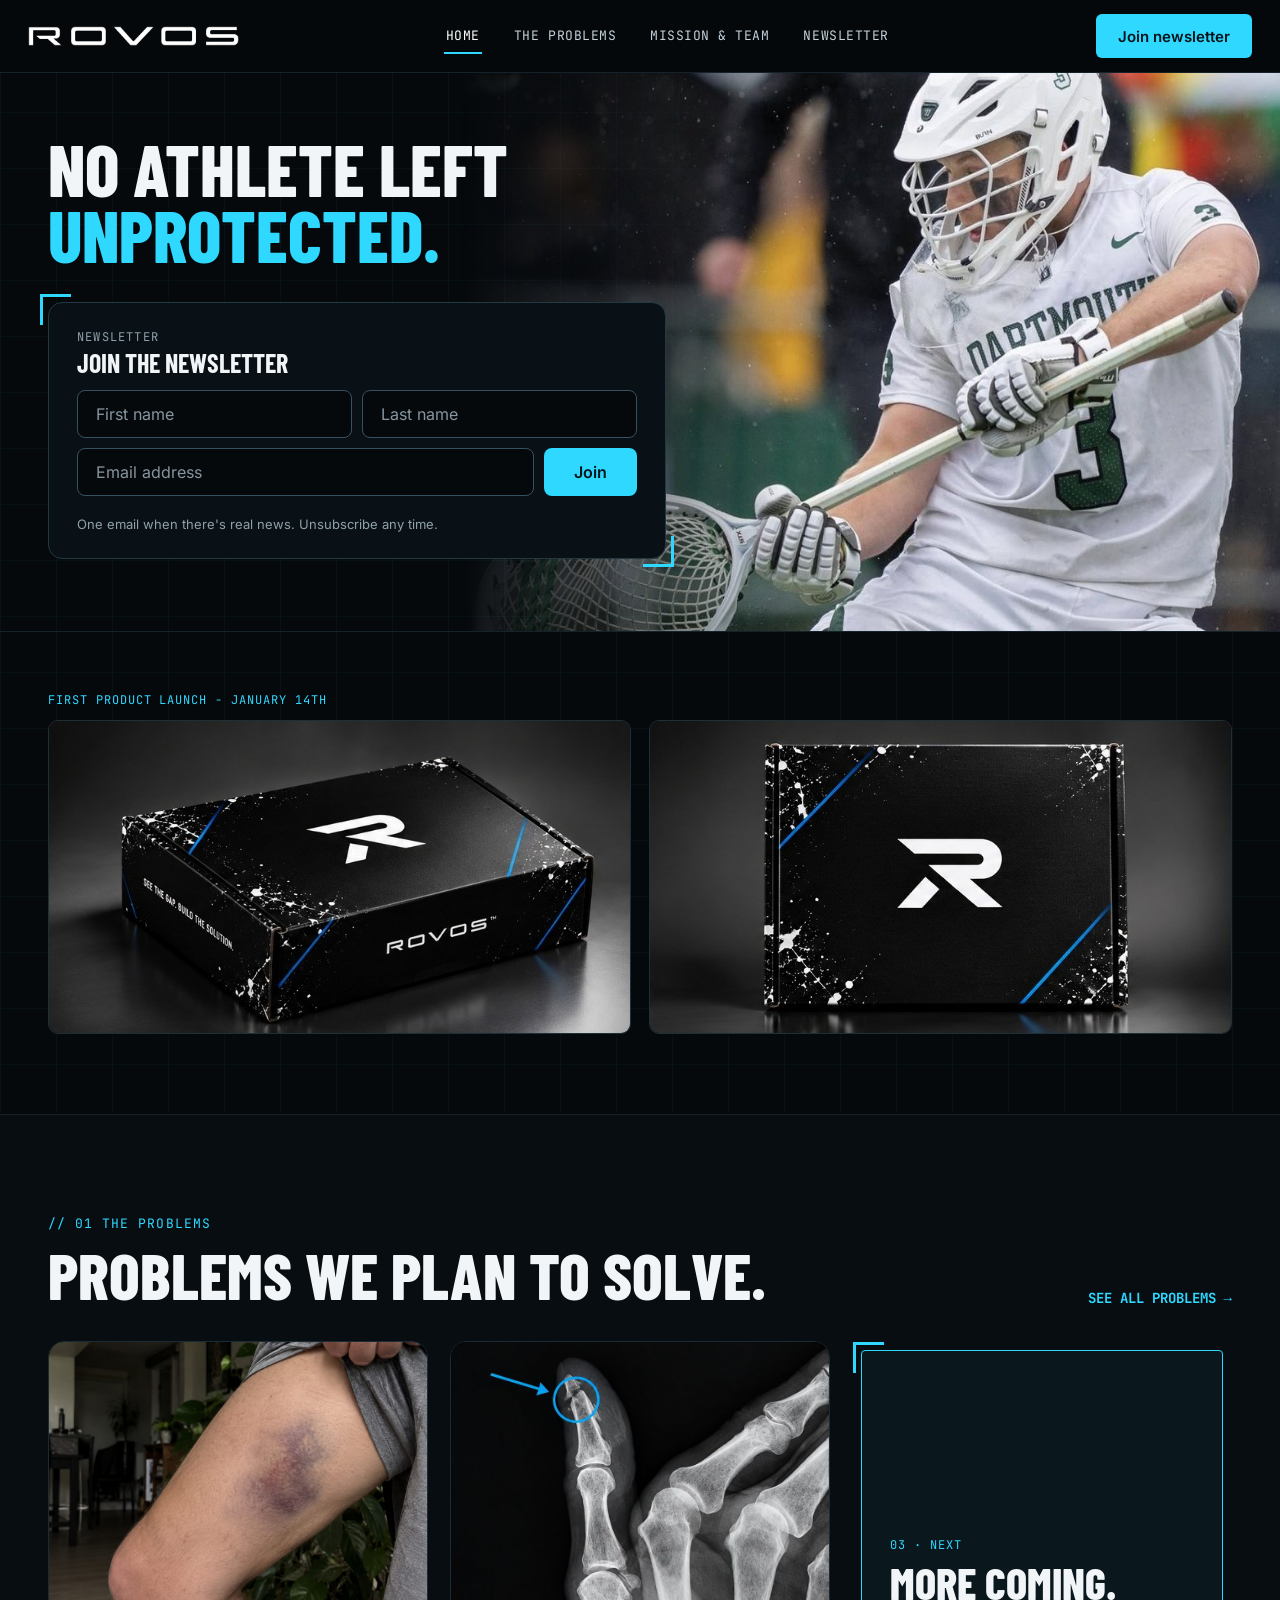
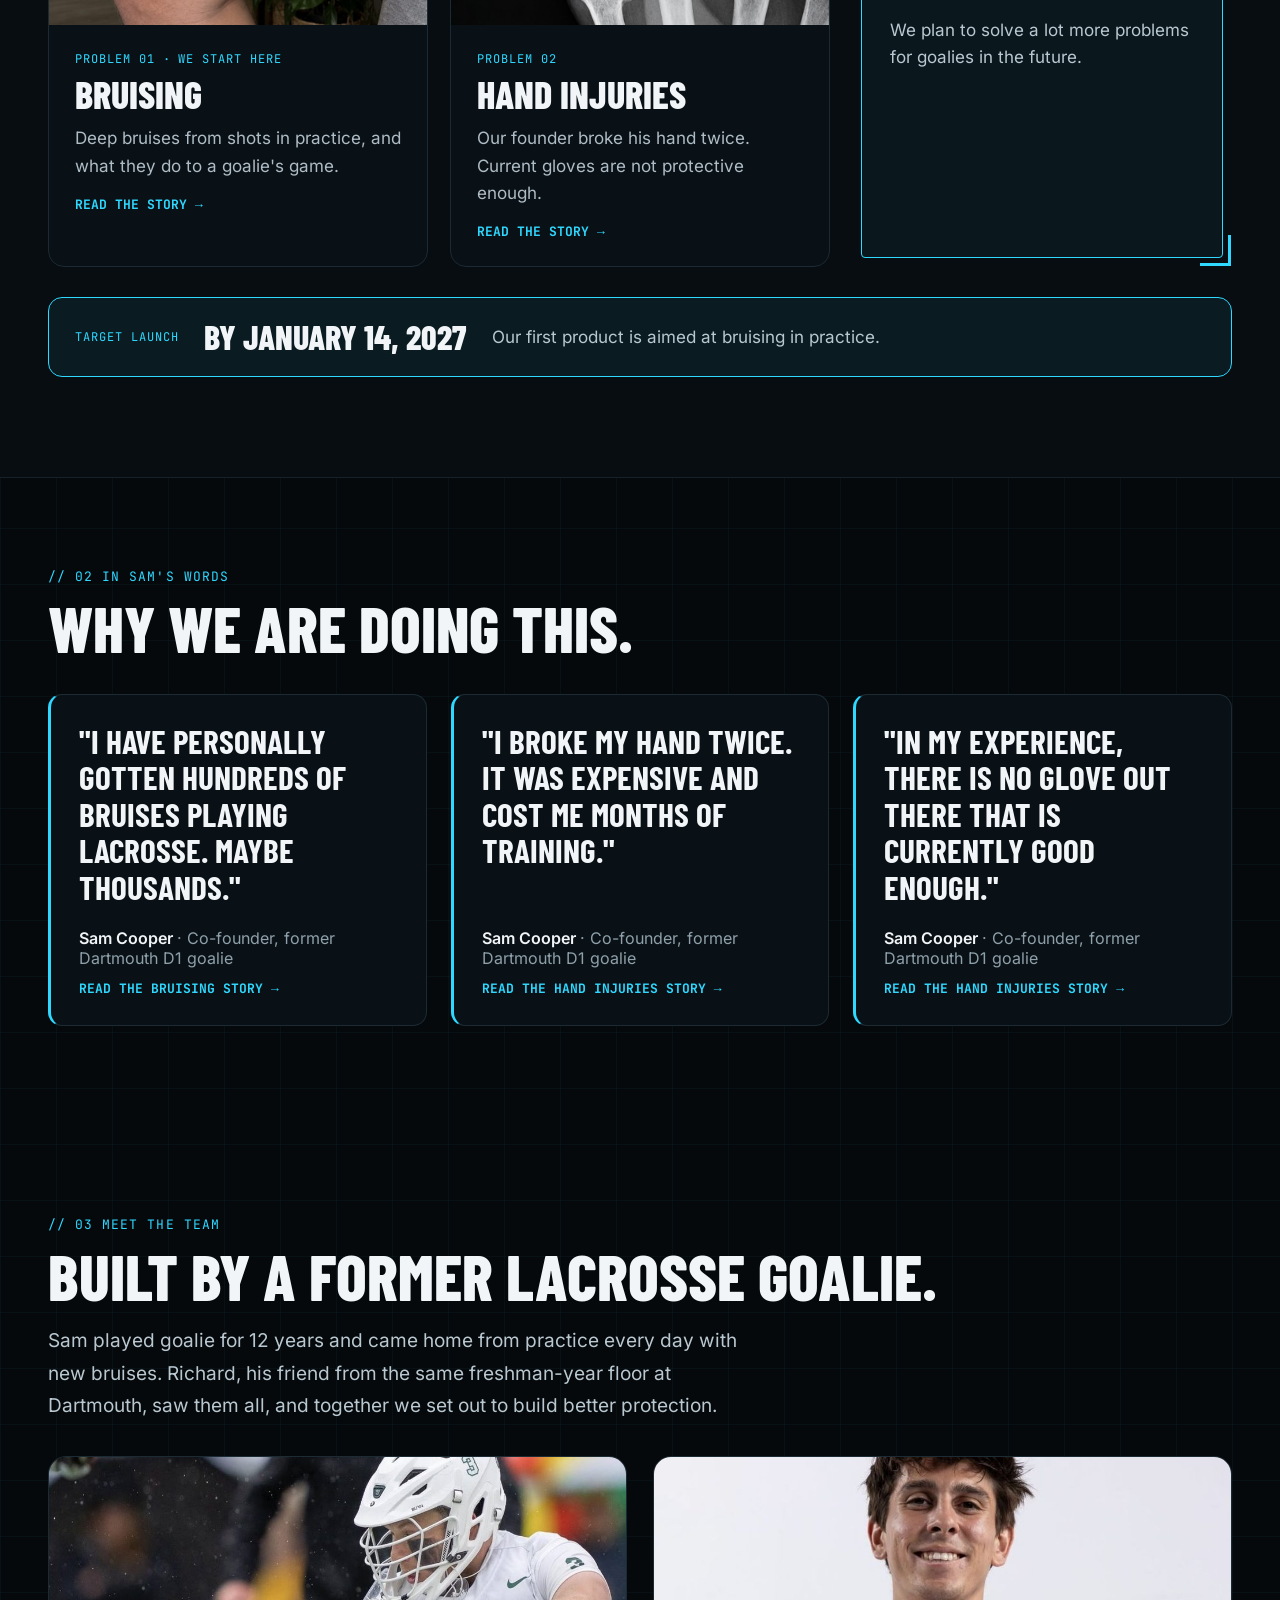
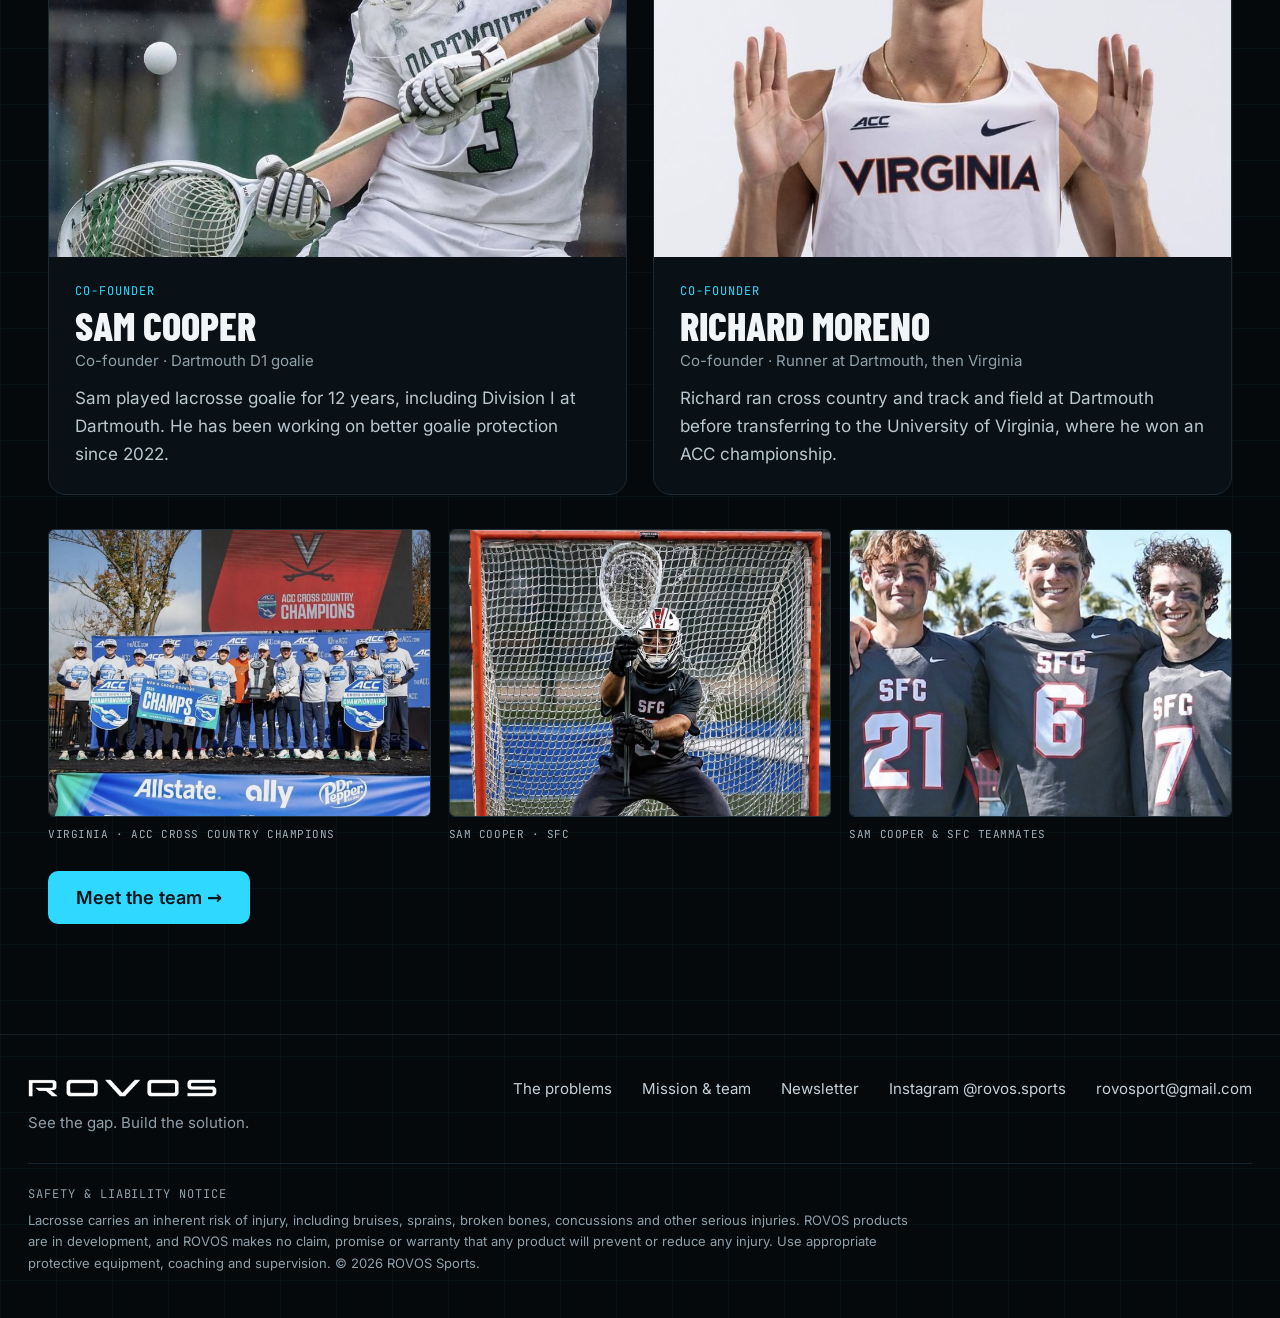
==== commit 942b7287: "Home: No athlete left unprotected" ====
--- a/index.html
+++ b/index.html
@@ -4,12 +4,12 @@
 <meta charset="utf-8">
 <meta name="viewport" content="width=device-width,initial-scale=1">
 <title>ROVOS | Protecting lacrosse goalies</title>
-<meta name="description" content="ROVOS is building advanced protective gear for lacrosse goalies. No athlete should be forgotten. Join the newsletter for research and first looks.">
+<meta name="description" content="ROVOS is building advanced protective gear for lacrosse goalies. No athlete left unprotected. Join the newsletter for research and first looks.">
 <meta name="theme-color" content="#06090c">
 <meta property="og:type" content="website">
 <meta property="og:site_name" content="ROVOS">
 <meta property="og:title" content="ROVOS | Protecting lacrosse goalies">
-<meta property="og:description" content="ROVOS is building advanced protective gear for lacrosse goalies. No athlete should be forgotten. Join the newsletter for research and first looks.">
+<meta property="og:description" content="ROVOS is building advanced protective gear for lacrosse goalies. No athlete left unprotected. Join the newsletter for research and first looks.">
 <meta property="og:image" content="https://rovos.llc/assets/img/og.jpg">
 <meta name="twitter:card" content="summary_large_image">
 <link rel="preload" href="/assets/fonts/barlow-condensed-latin-800-normal.woff2" as="font" type="font/woff2" crossorigin>
@@ -181,7 +181,7 @@
 }
 </style>
 <section class="hero2"><div class="hero2-img"><img src="/assets/img/sam-cooper.jpg" alt="Sam Cooper making a save for Dartmouth" fetchpriority="high"></div>
-<div class="hero2-in"><div style="max-width:700px"><h1 style="font-family:'Barlow Condensed',sans-serif;font-weight:800;font-size:clamp(34px,min(5.6vw,10vh),84px);line-height:.92;text-transform:uppercase;margin:0">No athlete should be <span style="color:#2fd8ff">forgotten.</span></h1>
+<div class="hero2-in"><div style="max-width:700px"><h1 style="font-family:'Barlow Condensed',sans-serif;font-weight:800;font-size:clamp(34px,min(5.6vw,10vh),84px);line-height:.92;text-transform:uppercase;margin:0">No athlete left <span style="color:#2fd8ff">unprotected.</span></h1>
 <div style="margin-top:clamp(18px,4vh,34px)"><div class="hud" style="max-width:560px;margin:0;border:1px solid #243844;background:#0a1116;border-radius:14px;padding:clamp(18px,3vh,26px) clamp(18px,3vw,28px)">
 <div style="font-family:'JetBrains Mono',monospace;font-size:12px;color:#8ea0aa;letter-spacing:.1em">NEWSLETTER</div>
 <div style="font-family:'Barlow Condensed',sans-serif;font-weight:700;font-size:26px;text-transform:uppercase;margin-top:2px">Join the newsletter</div>
